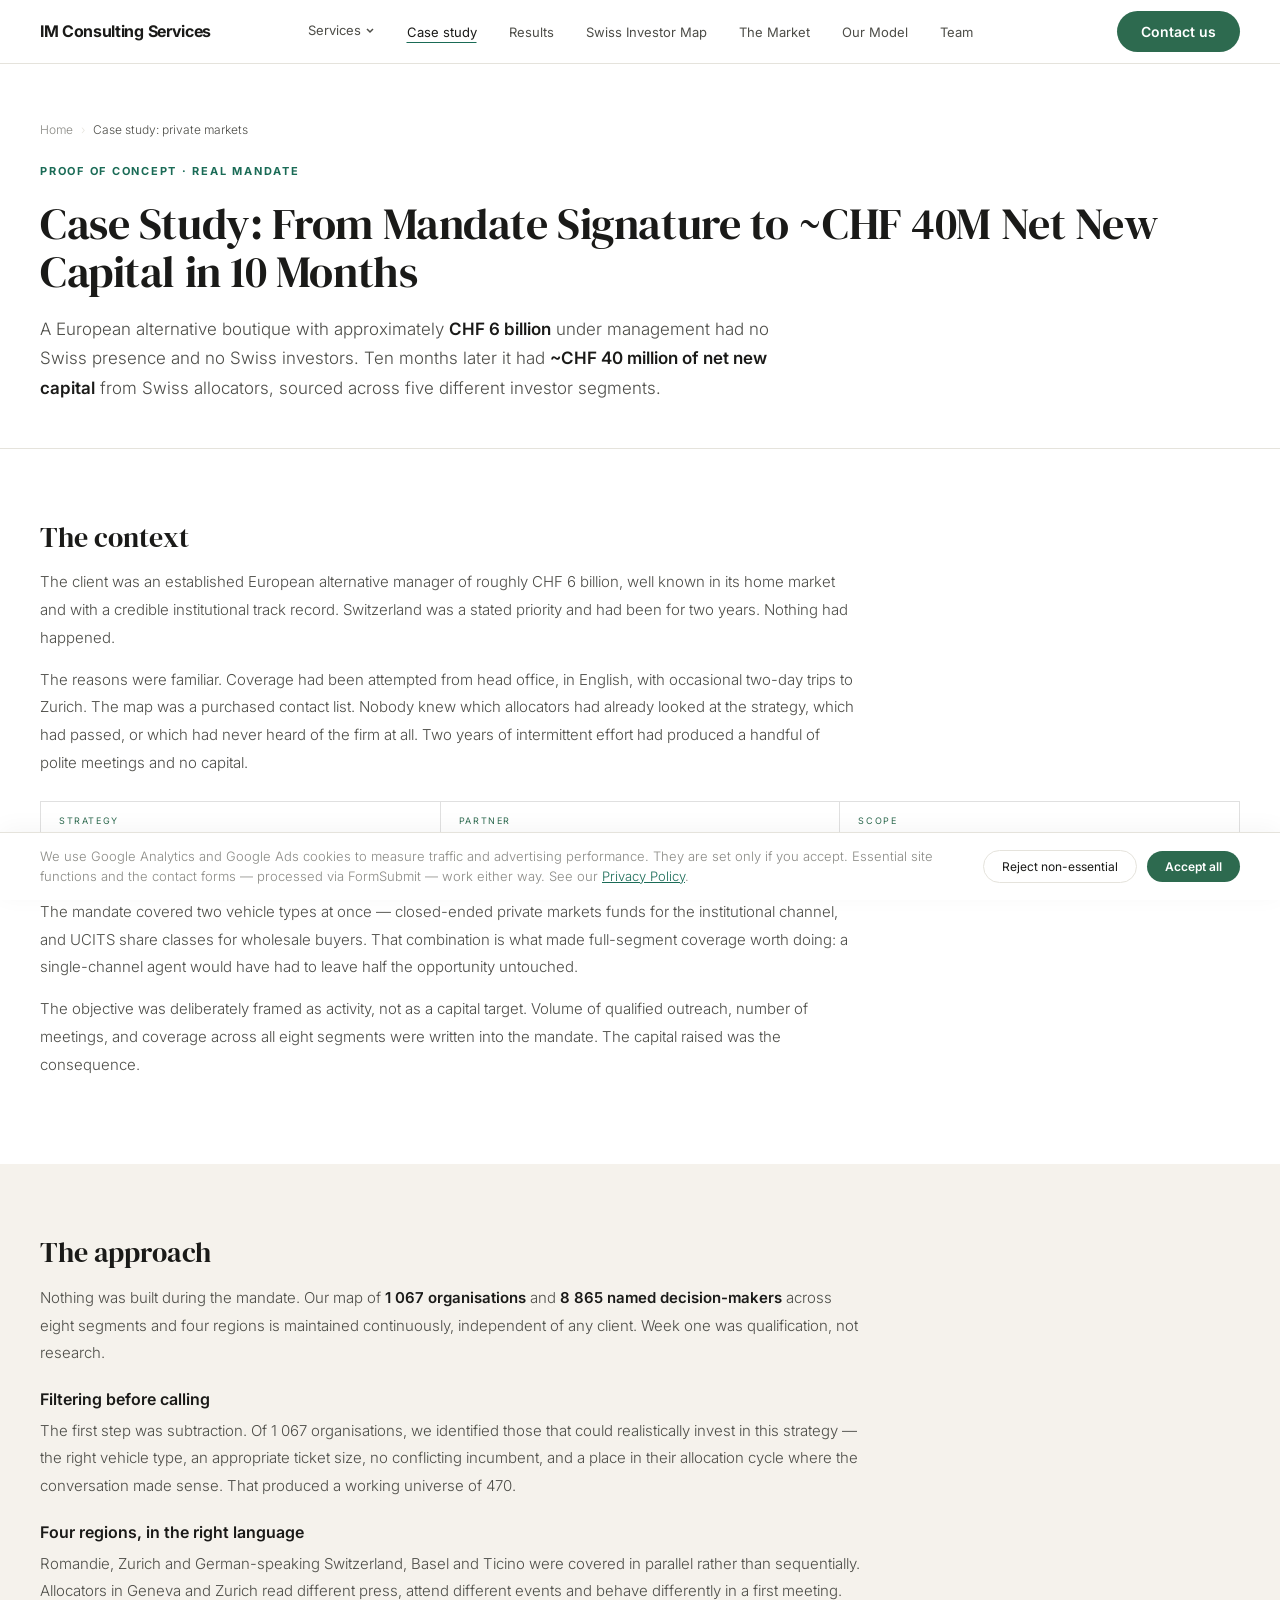
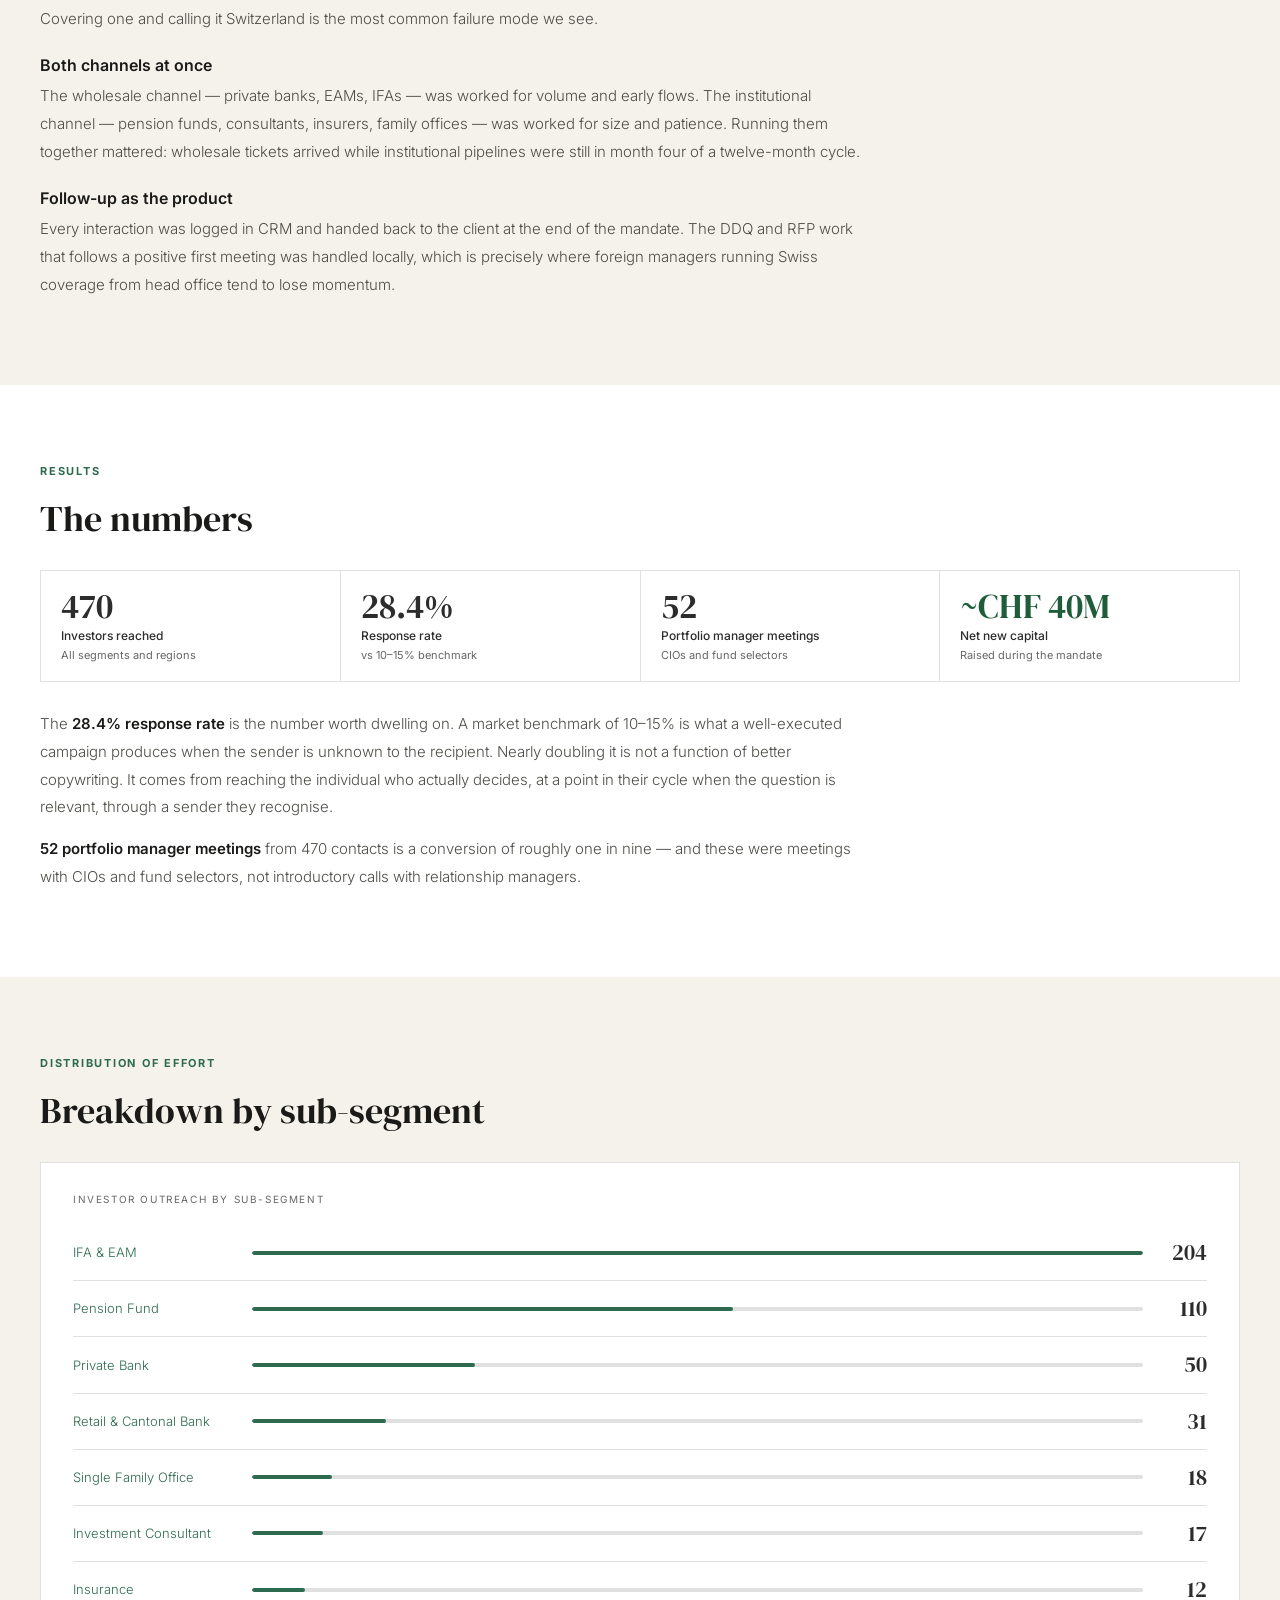
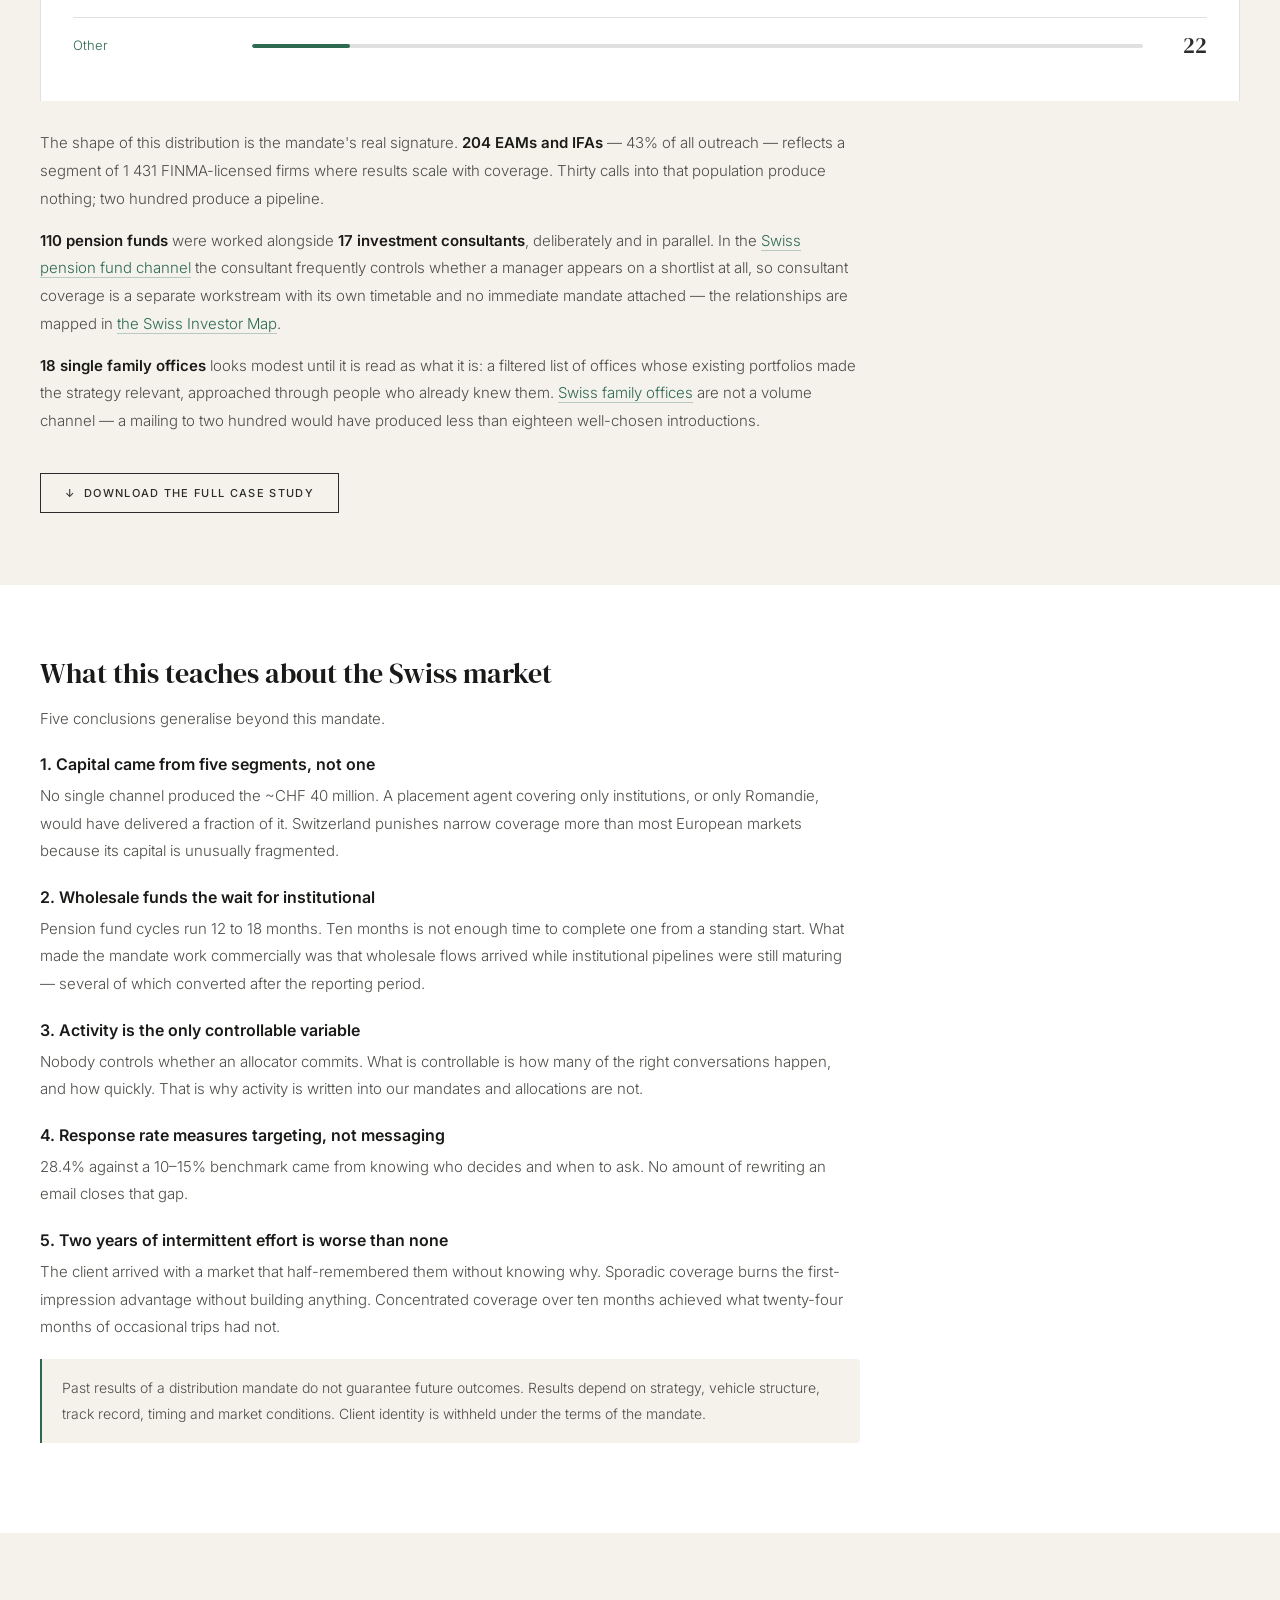
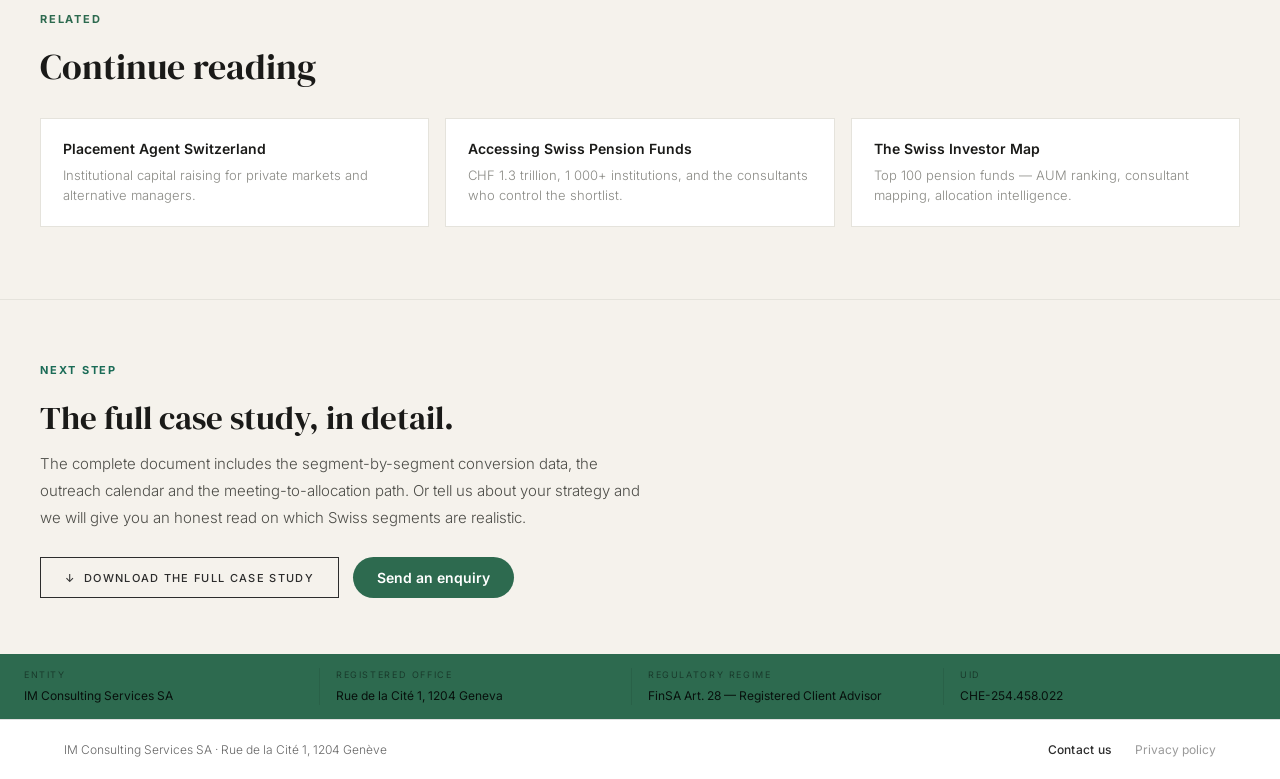
==== case-study-private-markets.html @ dea237ea "Add SEO service pages, schema.org, FAQ, cookie consent Convert the one-page site into a multi-page s" ====
<!DOCTYPE html>
<html lang="en">
<head>
<!-- Google tag (gtag.js) — Google Consent Mode v2 -->
<script>
  window.dataLayer = window.dataLayer || [];
  function gtag(){dataLayer.push(arguments);}
  // Deny by default, before any Google tag loads.
  gtag('consent', 'default', {
    ad_storage:            'denied',
    ad_user_data:          'denied',
    ad_personalization:    'denied',
    analytics_storage:     'denied',
    functionality_storage: 'granted',
    security_storage:      'granted',
    wait_for_update:       500
  });
  // Restore a previously granted choice before measurement starts.
  try {
    if (localStorage.getItem('imc-consent') === 'granted') {
      gtag('consent', 'update', {
        ad_storage:         'granted',
        ad_user_data:       'granted',
        ad_personalization: 'granted',
        analytics_storage:  'granted'
      });
    }
  } catch (e) {}
  gtag('js', new Date());
  gtag('config', 'G-DBSGGFBSQ2');
  gtag('config', 'AW-18202239440');
</script>
<script async src="https://www.googletagmanager.com/gtag/js?id=G-DBSGGFBSQ2"></script>
<meta charset="UTF-8">
<meta name="viewport" content="width=device-width, initial-scale=1.0">
<link rel="icon" type="image/svg+xml" href="data:image/svg+xml,%3Csvg xmlns='http://www.w3.org/2000/svg' viewBox='0 0 100 100'%3E%3Ctext x='50' y='68' font-size='52' fill='%231A1A18' text-anchor='middle' font-family='Inter,Helvetica,Arial,sans-serif' font-weight='500' letter-spacing='-2'%3EIM%3C/text%3E%3C/svg%3E">

<title>Case Study: CHF 40M Raised from Swiss Investors in 10 Months | IM Consulting Services</title>
<meta name="description" content="How a ~CHF 6bn European alternative boutique raised ~CHF 40M net new capital from Swiss institutional investors in 10 months. 470 investors, 52 meetings.">
<meta name="robots" content="index, follow">
<link rel="canonical" href="https://www.im-consultingservices.ch/case-study-private-markets.html">

<meta property="og:type" content="article">
<meta property="og:url" content="https://www.im-consultingservices.ch/case-study-private-markets.html">
<meta property="og:title" content="Case Study: CHF 40M Raised from Swiss Investors in 10 Months | IM Consulting Services">
<meta property="og:description" content="How a ~CHF 6bn European alternative boutique raised ~CHF 40M net new capital from Swiss institutional investors in 10 months. 470 investors, 52 meetings.">
<meta name="twitter:card" content="summary">
<meta name="twitter:title" content="Case Study: CHF 40M Raised from Swiss Investors in 10 Months">
<meta name="twitter:description" content="470 investors reached, 28.4% response rate, 52 portfolio manager meetings, ~CHF 40M net new capital.">

<script type="application/ld+json">
{
  "@context": "https://schema.org",
  "@graph": [
    {
      "@type": "BreadcrumbList",
      "itemListElement": [
        { "@type": "ListItem", "position": 1, "name": "Home", "item": "https://www.im-consultingservices.ch/" },
        { "@type": "ListItem", "position": 2, "name": "Case study: private markets", "item": "https://www.im-consultingservices.ch/case-study-private-markets.html" }
      ]
    },
    {
      "@type": "Article",
      "headline": "Case Study: From Mandate Signature to ~CHF 40M Net New Capital in 10 Months",
      "description": "How a ~CHF 6bn European alternative boutique raised ~CHF 40M net new capital from Swiss institutional investors in 10 months.",
      "mainEntityOfPage": "https://www.im-consultingservices.ch/case-study-private-markets.html",
      "author": {
        "@type": "Organization",
        "name": "IM Consulting Services SA",
        "url": "https://www.im-consultingservices.ch"
      },
      "publisher": {
        "@type": "Organization",
        "name": "IM Consulting Services SA",
        "url": "https://www.im-consultingservices.ch"
      }
    }
  ]
}
</script>

<meta http-equiv="Content-Security-Policy" content="upgrade-insecure-requests">
<link rel="preconnect" href="https://fonts.googleapis.com">
<link rel="preconnect" href="https://fonts.gstatic.com" crossorigin>
<link rel="preload" href="https://fonts.googleapis.com/css2?family=Inter:wght@300;400;500;600;700&family=DM+Serif+Display:ital@0;1&display=swap" as="style" onload="this.onload=null;this.rel='stylesheet'">
<noscript><link href="https://fonts.googleapis.com/css2?family=Inter:wght@300;400;500;600;700&family=DM+Serif+Display:ital@0;1&display=swap" rel="stylesheet"></noscript>
<link rel="stylesheet" href="style.css">
</head>
<body>

<!-- ── MODALS ──────────────────────────────────────── -->

<!-- MODAL: Swiss Investor Map -->
<div class="modal-ov" id="modal">
  <div class="modal">
    <button class="modal-x" onclick="closeModal()">&times;</button>
    <div class="modal-lbl">Proprietary Research &middot; 2026</div>
    <div class="modal-ttl">Request the Swiss Investor Map</div>
    <div class="modal-desc">Top 100 Swiss pension funds &mdash; AUM ranking, consultant mapping, allocation intelligence.</div>
    <form class="mf" id="modal-form">
      <div class="mf-grid">
        <input type="text" name="name" placeholder="Full name *" required>
        <input type="text" name="function" placeholder="Function *" required>
        <input type="text" name="company" placeholder="Company *" required>
        <input type="email" name="email" placeholder="Professional email *" required>
        <input type="text" name="strategy" placeholder="Strategy">
        <input type="text" name="aum" placeholder="AUM under management">
        <select name="domicile" class="full">
          <option value="" disabled selected>Fund domicile</option>
          <option>Luxembourg</option><option>Ireland</option>
          <option>Switzerland</option><option>Cayman Islands</option><option>Other</option>
        </select>
        <button type="submit" class="mf-btn full">Request the Swiss Investor Map &rarr;</button>
      </div>
    </form>
    <div class="mfine">We will contact you within 24 hours. No spam.</div>
  </div>
</div>

<!-- MODAL: Download -->
<div class="modal-ov" id="dl-modal">
  <div class="modal">
    <button class="modal-x" onclick="closeDownloadModal()">&times;</button>
    <div class="modal-lbl" id="dl-modal-lbl">Download</div>
    <div class="modal-ttl" id="dl-modal-ttl">Request the document</div>
    <div class="modal-desc">Leave your details and we will send it to you within 24 hours.</div>
    <form class="mf" id="dl-form">
      <div class="mf-grid">
        <input type="text" name="name" placeholder="Full name *" required>
        <input type="text" name="function" placeholder="Function *" required>
        <input type="text" name="company" placeholder="Company *" required>
        <input type="email" name="email" placeholder="Professional email *" required>
        <input type="hidden" name="document" id="dl-doc-field" value="">
        <button type="submit" class="mf-btn full">Request &rarr;</button>
      </div>
    </form>
    <div class="mfine" id="dl-success" style="display:none">&#10003;&nbsp; Thank you. We will send it within 24 hours.</div>
    <div class="mfine">No spam &middot; Professional use only</div>
  </div>
</div>

<!-- MODAL: Contact -->
<div class="modal-ov" id="contact-modal">
  <div class="modal">
    <button class="modal-x" onclick="closeContactModal()">&times;</button>
    <div class="modal-lbl">IM Consulting Services SA</div>
    <div class="modal-ttl">Send an enquiry</div>
    <div class="modal-desc">We will respond within 24 hours.</div>
    <form class="mf" id="contact-form">
      <div class="mf-grid">
        <input type="text" name="name" placeholder="Full name *" required>
        <input type="text" name="function" placeholder="Function *" required>
        <input type="text" name="company" placeholder="Company *" required>
        <input type="email" name="email" placeholder="Professional email *" required>
        <input type="text" name="strategy" placeholder="Strategy (UCITS, ILS...)">
        <input type="text" name="aum" placeholder="AUM under management">
        <button type="submit" class="mf-btn full">Send enquiry &rarr;</button>
      </div>
    </form>
    <div class="mfine">No spam &middot; We will respond within 24 hours</div>
  </div>
</div>

<!-- ── NAVIGATION ──────────────────────────────────── -->
<nav class="nav" role="navigation" aria-label="Main navigation">
  <a href="/" class="nav__logo" aria-label="IM Consulting Services" style="font-size:1rem;font-weight:700;letter-spacing:-0.02em">IM Consulting Services</a>
  <ul class="nav__links" role="list">
    <li class="nav__dd">
      <button class="nav__dd-btn" aria-expanded="false" aria-haspopup="true">
        Services
        <svg viewBox="0 0 12 12" aria-hidden="true"><polyline points="2,4 6,8 10,4"></polyline></svg>
      </button>
      <ul class="nav__dd-menu" role="list">
        <li><a href="/placement-agent-switzerland.html">Placement Agent Switzerland</a></li>
        <li><a href="/third-party-marketing-switzerland.html">Third Party Marketing Switzerland</a></li>
        <li><a href="/swiss-pension-funds.html">Swiss Pension Funds</a></li>
        <li><a href="/swiss-family-offices.html">Swiss Family Offices</a></li>
        <li><a href="/ucits-distribution-switzerland.html">UCITS Distribution Switzerland</a></li>
      </ul>
    </li>
    <li><a href="/case-study-private-markets.html" class="nav__link" aria-current="page">Case study</a></li>
    <li><a href="/#results" class="nav__link">Results</a></li>
    <li><a href="/swiss-investor-map.html" class="nav__link">Swiss Investor Map</a></li>
    <li class="nav-anchor"><a href="/#market" class="nav__link">The Market</a></li>
    <li class="nav-anchor"><a href="/#coverage" class="nav__link">Our Model</a></li>
    <li class="nav-anchor"><a href="/#team" class="nav__link">Team</a></li>
  </ul>
  <div class="nav__controls">
    <button class="btn-accent" onclick="openContactModal()">Contact us</button>
    <button class="nav__hamburger" aria-label="Open menu" aria-expanded="false">
      <span></span><span></span><span></span>
    </button>
  </div>
</nav>

<div class="nav__overlay" role="dialog" aria-modal="true" aria-label="Navigation menu">
  <button class="overlay-close" aria-label="Close menu">&times;</button>
  <span class="nav__group-lbl">Services</span>
  <a href="/placement-agent-switzerland.html" class="nav__link nav__link--sub">Placement Agent Switzerland</a>
  <a href="/third-party-marketing-switzerland.html" class="nav__link nav__link--sub">Third Party Marketing Switzerland</a>
  <a href="/swiss-pension-funds.html" class="nav__link nav__link--sub">Swiss Pension Funds</a>
  <a href="/swiss-family-offices.html" class="nav__link nav__link--sub">Swiss Family Offices</a>
  <a href="/ucits-distribution-switzerland.html" class="nav__link nav__link--sub">UCITS Distribution Switzerland</a>
  <span class="nav__group-lbl">Resources</span>
  <a href="/case-study-private-markets.html" class="nav__link">Case study</a>
  <a href="/#results" class="nav__link">Results</a>
  <a href="/swiss-investor-map.html" class="nav__link">Swiss Investor Map</a>
  <span class="nav__group-lbl">Company</span>
  <a href="/#market" class="nav__link">The Market</a>
  <a href="/#coverage" class="nav__link">Our Model</a>
  <a href="/#team" class="nav__link">Team</a>
</div>

<!-- ── PAGE HEADER ─────────────────────────────────── -->
<header class="page-head">
  <div class="w">
    <nav class="crumb" aria-label="Breadcrumb">
      <ol>
        <li><a href="/">Home</a></li>
        <li class="crumb-sep" aria-hidden="true">&rsaquo;</li>
        <li aria-current="page">Case study: private markets</li>
      </ol>
    </nav>
    <span class="eyebrow">Proof of Concept &middot; Real Mandate</span>
    <h1>Case Study: From Mandate Signature to ~CHF&nbsp;40M Net New Capital in 10 Months</h1>
    <p class="page-lede">A European alternative boutique with approximately <strong>CHF 6 billion</strong> under management had no Swiss presence and no Swiss investors. Ten months later it had <strong>~CHF 40 million of net new capital</strong> from Swiss allocators, sourced across five different investor segments.</p>
  </div>
</header>

<!-- ── MAIN CONTENT ────────────────────────────────── -->
<main>

  <!-- 1 — CONTEXT -->
  <section class="section-light sec">
    <div class="w">
      <div class="pg-body fade-up">
        <h2>The context</h2>
        <p>The client was an established European alternative manager of roughly CHF 6 billion, well known in its home market and with a credible institutional track record. Switzerland was a stated priority and had been for two years. Nothing had happened.</p>
        <p>The reasons were familiar. Coverage had been attempted from head office, in English, with occasional two-day trips to Zurich. The map was a purchased contact list. Nobody knew which allocators had already looked at the strategy, which had passed, or which had never heard of the firm at all. Two years of intermittent effort had produced a handful of polite meetings and no capital.</p>
      </div>
      <div class="poc-meta fade-up">
        <div class="poc-m"><div class="poc-ml">Strategy</div><div class="poc-mv">Private Markets + UCITS</div></div>
        <div class="poc-m"><div class="poc-ml">Partner</div><div class="poc-mv">~CHF 6bn European alternative boutique</div></div>
        <div class="poc-m"><div class="poc-ml">Scope</div><div class="poc-mv">Swiss institutional investors &mdash; all 4 regions</div></div>
      </div>
      <div class="pg-body fade-up" style="margin-top:24px">
        <p>The mandate covered two vehicle types at once &mdash; closed-ended private markets funds for the institutional channel, and UCITS share classes for wholesale buyers. That combination is what made full-segment coverage worth doing: a single-channel agent would have had to leave half the opportunity untouched.</p>
        <p>The objective was deliberately framed as activity, not as a capital target. Volume of qualified outreach, number of meetings, and coverage across all eight segments were written into the mandate. The capital raised was the consequence.</p>
      </div>
    </div>
  </section>

  <!-- 2 — APPROACH -->
  <section class="section-light--alt sec">
    <div class="w">
      <div class="pg-body fade-up">
        <h2>The approach</h2>
        <p>Nothing was built during the mandate. Our map of <strong>1 067 organisations</strong> and <strong>8 865 named decision-makers</strong> across eight segments and four regions is maintained continuously, independent of any client. Week one was qualification, not research.</p>
        <h3>Filtering before calling</h3>
        <p>The first step was subtraction. Of 1 067 organisations, we identified those that could realistically invest in this strategy &mdash; the right vehicle type, an appropriate ticket size, no conflicting incumbent, and a place in their allocation cycle where the conversation made sense. That produced a working universe of 470.</p>
        <h3>Four regions, in the right language</h3>
        <p>Romandie, Zurich and German-speaking Switzerland, Basel and Ticino were covered in parallel rather than sequentially. Allocators in Geneva and Zurich read different press, attend different events and behave differently in a first meeting. Covering one and calling it Switzerland is the most common failure mode we see.</p>
        <h3>Both channels at once</h3>
        <p>The wholesale channel &mdash; private banks, EAMs, IFAs &mdash; was worked for volume and early flows. The institutional channel &mdash; pension funds, consultants, insurers, family offices &mdash; was worked for size and patience. Running them together mattered: wholesale tickets arrived while institutional pipelines were still in month four of a twelve-month cycle.</p>
        <h3>Follow-up as the product</h3>
        <p>Every interaction was logged in CRM and handed back to the client at the end of the mandate. The DDQ and RFP work that follows a positive first meeting was handled locally, which is precisely where foreign managers running Swiss coverage from head office tend to lose momentum.</p>
      </div>
    </div>
  </section>

  <!-- 3 — THE NUMBERS -->
  <section class="section-light sec">
    <div class="w">
      <div class="sec-h fade-up">
        <span class="eyebrow">Results</span>
        <h2>The numbers</h2>
      </div>
      <div class="kpis fade-up">
        <div class="kpi"><div class="kpi-n">470</div><div class="kpi-l"><b>Investors reached</b>All segments and regions</div></div>
        <div class="kpi"><div class="kpi-n">28.4%</div><div class="kpi-l"><b>Response rate</b>vs 10&ndash;15% benchmark</div></div>
        <div class="kpi"><div class="kpi-n">52</div><div class="kpi-l"><b>Portfolio manager meetings</b>CIOs and fund selectors</div></div>
        <div class="kpi"><div class="kpi-n hl">~CHF 40M</div><div class="kpi-l"><b>Net new capital</b>Raised during the mandate</div></div>
      </div>
      <div class="pg-body fade-up" style="margin-top:28px">
        <p>The <strong>28.4% response rate</strong> is the number worth dwelling on. A market benchmark of 10&ndash;15% is what a well-executed campaign produces when the sender is unknown to the recipient. Nearly doubling it is not a function of better copywriting. It comes from reaching the individual who actually decides, at a point in their cycle when the question is relevant, through a sender they recognise.</p>
        <p><strong>52 portfolio manager meetings</strong> from 470 contacts is a conversion of roughly one in nine &mdash; and these were meetings with CIOs and fund selectors, not introductory calls with relationship managers.</p>
      </div>
    </div>
  </section>

  <!-- 4 — BREAKDOWN -->
  <section class="section-light--alt sec">
    <div class="w">
      <div class="sec-h fade-up">
        <span class="eyebrow">Distribution of effort</span>
        <h2>Breakdown by sub-segment</h2>
      </div>
      <div class="seg-bk-full fade-up">
        <div class="bk-lbl">Investor outreach by sub-segment</div>
        <div class="bk-row"><span class="bk-name">IFA &amp; EAM</span><div class="bk-bar-w"><div class="bk-bar" style="width:100%"></div></div><span class="bk-n">204</span></div>
        <div class="bk-row"><span class="bk-name">Pension Fund</span><div class="bk-bar-w"><div class="bk-bar" style="width:54%"></div></div><span class="bk-n">110</span></div>
        <div class="bk-row"><span class="bk-name">Private Bank</span><div class="bk-bar-w"><div class="bk-bar" style="width:25%"></div></div><span class="bk-n">50</span></div>
        <div class="bk-row"><span class="bk-name">Retail &amp; Cantonal Bank</span><div class="bk-bar-w"><div class="bk-bar" style="width:15%"></div></div><span class="bk-n">31</span></div>
        <div class="bk-row"><span class="bk-name">Single Family Office</span><div class="bk-bar-w"><div class="bk-bar" style="width:9%"></div></div><span class="bk-n">18</span></div>
        <div class="bk-row"><span class="bk-name">Investment Consultant</span><div class="bk-bar-w"><div class="bk-bar" style="width:8%"></div></div><span class="bk-n">17</span></div>
        <div class="bk-row"><span class="bk-name">Insurance</span><div class="bk-bar-w"><div class="bk-bar" style="width:6%"></div></div><span class="bk-n">12</span></div>
        <div class="bk-row"><span class="bk-name">Other</span><div class="bk-bar-w"><div class="bk-bar" style="width:11%"></div></div><span class="bk-n">22</span></div>
      </div>
      <div class="pg-body fade-up" style="margin-top:28px">
        <p>The shape of this distribution is the mandate's real signature. <strong>204 EAMs and IFAs</strong> &mdash; 43% of all outreach &mdash; reflects a segment of 1 431 FINMA-licensed firms where results scale with coverage. Thirty calls into that population produce nothing; two hundred produce a pipeline.</p>
        <p><strong>110 pension funds</strong> were worked alongside <strong>17 investment consultants</strong>, deliberately and in parallel. In the <a href="/swiss-pension-funds.html">Swiss pension fund channel</a> the consultant frequently controls whether a manager appears on a shortlist at all, so consultant coverage is a separate workstream with its own timetable and no immediate mandate attached &mdash; the relationships are mapped in <a href="/swiss-investor-map.html">the Swiss Investor Map</a>.</p>
        <p><strong>18 single family offices</strong> looks modest until it is read as what it is: a filtered list of offices whose existing portfolios made the strategy relevant, approached through people who already knew them. <a href="/swiss-family-offices.html">Swiss family offices</a> are not a volume channel &mdash; a mailing to two hundred would have produced less than eighteen well-chosen introductions.</p>
      </div>
      <button class="btn-dl-yellow" onclick="openDownloadModal('Full Case Study')">&#8595;&nbsp; Download the full case study</button>
    </div>
  </section>

  <!-- 5 — LESSONS -->
  <section class="section-light sec">
    <div class="w">
      <div class="pg-body fade-up">
        <h2>What this teaches about the Swiss market</h2>
        <p>Five conclusions generalise beyond this mandate.</p>
        <h3>1. Capital came from five segments, not one</h3>
        <p>No single channel produced the ~CHF 40 million. A placement agent covering only institutions, or only Romandie, would have delivered a fraction of it. Switzerland punishes narrow coverage more than most European markets because its capital is unusually fragmented.</p>
        <h3>2. Wholesale funds the wait for institutional</h3>
        <p>Pension fund cycles run 12 to 18 months. Ten months is not enough time to complete one from a standing start. What made the mandate work commercially was that wholesale flows arrived while institutional pipelines were still maturing &mdash; several of which converted after the reporting period.</p>
        <h3>3. Activity is the only controllable variable</h3>
        <p>Nobody controls whether an allocator commits. What is controllable is how many of the right conversations happen, and how quickly. That is why activity is written into our mandates and allocations are not.</p>
        <h3>4. Response rate measures targeting, not messaging</h3>
        <p>28.4% against a 10&ndash;15% benchmark came from knowing who decides and when to ask. No amount of rewriting an email closes that gap.</p>
        <h3>5. Two years of intermittent effort is worse than none</h3>
        <p>The client arrived with a market that half-remembered them without knowing why. Sporadic coverage burns the first-impression advantage without building anything. Concentrated coverage over ten months achieved what twenty-four months of occasional trips had not.</p>
        <div class="pg-note">
          <p>Past results of a distribution mandate do not guarantee future outcomes. Results depend on strategy, vehicle structure, track record, timing and market conditions. Client identity is withheld under the terms of the mandate.</p>
        </div>
      </div>
    </div>
  </section>

  <!-- RELATED -->
  <section class="section-light--alt sec">
    <div class="w">
      <div class="sec-h fade-up">
        <span class="eyebrow">Related</span>
        <h2>Continue reading</h2>
      </div>
      <div class="rel-links fade-up">
        <a class="rel-card" href="/placement-agent-switzerland.html">
          <div class="rel-card-t">Placement Agent Switzerland</div>
          <div class="rel-card-d">Institutional capital raising for private markets and alternative managers.</div>
        </a>
        <a class="rel-card" href="/swiss-pension-funds.html">
          <div class="rel-card-t">Accessing Swiss Pension Funds</div>
          <div class="rel-card-d">CHF 1.3 trillion, 1 000+ institutions, and the consultants who control the shortlist.</div>
        </a>
        <a class="rel-card" href="/swiss-investor-map.html">
          <div class="rel-card-t">The Swiss Investor Map</div>
          <div class="rel-card-d">Top 100 pension funds &mdash; AUM ranking, consultant mapping, allocation intelligence.</div>
        </a>
      </div>
    </div>
  </section>

</main>

<!-- ── END-OF-PAGE CTA ─────────────────────────────── -->
<section class="cta-band">
  <div class="cta-inner fade-up">
    <span class="eyebrow">Next step</span>
    <h2>The full case study, in detail.</h2>
    <p>The complete document includes the segment-by-segment conversion data, the outreach calendar and the meeting-to-allocation path. Or tell us about your strategy and we will give you an honest read on which Swiss segments are realistic.</p>
    <div class="cta-actions">
      <button class="btn-dl-yellow" onclick="openDownloadModal('Full Case Study')">&#8595;&nbsp; Download the full case study</button>
      <button class="btn-accent" onclick="openContactModal()">Send an enquiry</button>
    </div>
  </div>
</section>

<!-- ── COMPLIANCE BAND ─────────────────────────────── -->
<div class="compliance-band">
  <div class="comp-grid">
    <div class="comp-col"><div class="comp-l">Entity</div><div class="comp-v">IM Consulting Services SA</div></div>
    <div class="comp-col"><div class="comp-l">Registered Office</div><div class="comp-v">Rue de la Cit&eacute; 1, 1204 Geneva</div></div>
    <div class="comp-col"><div class="comp-l">Regulatory Regime</div><div class="comp-v">FinSA Art. 28 &mdash; Registered Client Advisor</div></div>
    <div class="comp-col"><div class="comp-l">UID</div><div class="comp-v">CHE-254.458.022</div></div>
  </div>
</div>

<!-- ── FOOTER ──────────────────────────────────────── -->
<footer class="footer-bar">
  <span class="footer-bar__left">
    IM Consulting Services SA &middot; Rue de la Cit&eacute; 1, 1204 Gen&egrave;ve
  </span>
  <div class="footer-bar__right">
    <a href="mailto:gp@im-consultingservices.ch" class="footer-contact-link">Contact us</a>
    <a href="/privacy.html" class="footer-bar__link">Privacy policy</a>
  </div>
</footer>

<!-- ── COOKIE CONSENT BANNER ────────────────────── -->
<div class="cookie-banner" id="cookie-banner" role="dialog" aria-label="Cookie consent" aria-live="polite" hidden>
  <p class="cookie-banner__text">We use Google Analytics and Google Ads cookies to measure traffic and advertising performance. They are set only if you accept. Essential site functions and the contact forms &mdash; processed via FormSubmit &mdash; work either way. See our <a href="/privacy.html">Privacy Policy</a>.</p>
  <div class="cookie-banner__actions">
    <button type="button" class="btn-outline-dark btn-sm" id="cookie-reject">Reject non-essential</button>
    <button type="button" class="btn-accent btn-sm" id="cookie-accept">Accept all</button>
  </div>
</div>
<script src="main.js"></script>
<script src="consent.js"></script>
</body>
</html>
---- style.css ----
﻿/* =========================================================
   IM WEALTH SELECT® — V6  |  Vontobel Light
   100% Light · Hero 70vh floating text · Vert = CTA only
   ========================================================= */

:root {
  --accent:        #1A6B56;
  --accent-light:  #4A8A6E;
  --accent-dim:    rgba(26,107,86,0.08);
  --accent-border: rgba(26,107,86,0.20);
  --bg-light:      #FFFFFF;
  --bg-light-alt:  #F5F2EC;
  --text-dark:     #1A1A18;
  --text-dark-sub: #4D4D48;
  --text-dark-mut: #8A8A85;
  --border-light:  #E5E3DC;
  --f-sans:  'Inter', sans-serif;
  --f-serif: 'Georgia', 'Times New Roman', serif;
  --ease:    cubic-bezier(0.2, 0.8, 0.2, 1);
  --nav-h:   64px;
}

/* ── RESET ──────────────────────────────────────── */
*, *::before, *::after { margin:0; padding:0; box-sizing:border-box; }
html  { scroll-behavior:smooth; scroll-padding-top:calc(var(--nav-h) + 64px); -webkit-text-size-adjust:100%; }
body  {
  background:var(--bg-light); color:var(--text-dark-sub);
  font-family:var(--f-sans); font-size:16px; line-height:1.6;
  overflow-x:hidden; -webkit-font-smoothing:antialiased;
  -moz-osx-font-smoothing:grayscale;
}
h1,h2,h3,h4 { font-weight:400; line-height:1.1; color:var(--text-dark); }
h1 { font-family:var(--f-serif); font-weight:400; letter-spacing:-0.01em; }
a  { text-decoration:none; color:inherit; }
img,video { display:block; max-width:100%; }
ul  { list-style:none; }

/* ── LAYOUT ─────────────────────────────────────── */
.container { width:100%; max-width:1140px; margin:0 auto; padding:0 24px; }
@media (min-width:768px) { .container { padding:0 40px; } }

section { padding:80px 0; }
@media (min-width:768px) { section { padding:120px 0; } }

.section-light      { background:var(--bg-light);    color:var(--text-dark-sub); }
.section-light--alt { background:var(--bg-light-alt);color:var(--text-dark-sub); }
.section-light h1,.section-light h2,.section-light h3,
.section-light--alt h1,.section-light--alt h2,.section-light--alt h3 { color:var(--text-dark); }

/* ── TYPOGRAPHY ─────────────────────────────────── */
.eyebrow {
  display:inline-block; font-size:0.6875rem; font-weight:700;
  letter-spacing:0.16em; text-transform:uppercase;
  color:var(--accent); margin-bottom:12px;
}
.section-heading {
  font-family:var(--f-serif); font-weight:400;
  font-size:clamp(1.5rem,2.2vw,2rem);
  letter-spacing:-0.015em; line-height:1.15;
  margin-top:8px; margin-bottom:16px; color:var(--text-dark);
}
.section-sub {
  font-size:0.9375rem; font-weight:300; line-height:1.8;
  max-width:580px; color:var(--text-dark-sub);
  word-break:normal; overflow:visible;
}
@media (max-width:767px) {
  .section-sub { max-width:100%; }
}

/* ── ANIMATIONS ─────────────────────────────────── */
@keyframes blurReveal {
  from { opacity:0; filter:blur(14px); transform:translateY(18px); }
  to   { opacity:1; filter:blur(0);    transform:translateY(0); }
}
@keyframes fadeUp {
  from { opacity:0; transform:translateY(28px); }
  to   { opacity:1; transform:translateY(0); }
}
.h-anim-0 { opacity:0; animation:fadeUp     0.85s var(--ease) 0.10s forwards; }
.h-anim-1 { opacity:0; animation:blurReveal 1.0s  var(--ease) 0.40s forwards; }

.fade-up {
  opacity:0; transform:translateY(28px);
  transition:opacity 0.72s var(--ease), transform 0.72s var(--ease);
}
.fade-up.is-visible { opacity:1; transform:translateY(0); }

.stagger-item {
  opacity:0; transform:translateY(28px);
  transition:opacity 0.72s var(--ease), transform 0.72s var(--ease);
}
.stagger-item.is-visible { opacity:1; transform:translateY(0); }
.stagger-grid .stagger-item:nth-child(1) { transition-delay:  0ms; }
.stagger-grid .stagger-item:nth-child(2) { transition-delay:110ms; }
.stagger-grid .stagger-item:nth-child(3) { transition-delay:220ms; }
.stagger-grid .stagger-item:nth-child(4) { transition-delay:330ms; }
.stagger-grid .stagger-item:nth-child(5) { transition-delay:440ms; }
.stagger-grid .stagger-item:nth-child(6) { transition-delay:550ms; }
.stagger-grid .stagger-item:nth-child(7) { transition-delay:660ms; }
.stagger-grid .stagger-item:nth-child(8) { transition-delay:770ms; }

/* ── BUTTONS ─────────────────────────────────────── */
.btn-accent {
  display:inline-flex; align-items:center; gap:8px;
  background:#2D6A4F; color:#FFF;
  padding:12px 24px; border-radius:999px;
  font-family:var(--f-sans); font-size:14px; font-weight:600;
  border:none; cursor:pointer; white-space:nowrap;
  text-decoration:none; letter-spacing:0;
  transition:opacity 0.28s, transform 0.3s var(--ease);
}
.btn-accent:hover  { opacity:0.86; }
.btn-accent:active { transform:scale(0.98); }

.btn-outline-dark {
  display:inline-flex; align-items:center;
  background:transparent; color:var(--text-dark);
  padding:13px 28px; border-radius:999px;
  font-family:var(--f-sans); font-size:0.875rem; font-weight:400;
  border:0.5px solid var(--border-light); cursor:pointer;
  white-space:nowrap; text-decoration:none;
  transition:border-color 0.28s, color 0.28s;
}
.btn-outline-dark:hover { border-color:var(--accent); color:var(--accent); }

.btn-sm { padding:8px 18px; font-size:0.75rem; }

@media (hover:none) { .btn-accent,.btn-outline-dark { transition:none; } }

/* ── NAVIGATION ─────────────────────────────────── */
.nav {
  position:fixed; inset:0 0 auto 0; z-index:100;
  height:var(--nav-h); display:flex; align-items:center;
  justify-content:space-between; padding:0 24px;
  background:#FFF; border-bottom:0.5px solid var(--border-light);
  transition:box-shadow 0.3s var(--ease);
}
.nav.is-scrolled { box-shadow:0 1px 24px rgba(0,0,0,0.06); }
@media (min-width:768px) { .nav { padding:0 40px; } }

.nav__logo {
  font-size:1.0625rem; font-weight:700; color:var(--text-dark);
  letter-spacing:-0.02em; flex-shrink:0; z-index:1;
}
.nav__links {
  display:none; gap:36px;
  position:absolute; left:50%; transform:translateX(-50%);
}
@media (min-width:768px) { .nav__links { display:flex; align-items:center; } }

.nav__link {
  font-size:0.8125rem; color:var(--text-dark-sub); font-weight:400;
  position:relative; padding-bottom:3px;
  transition:color 0.25s; white-space:nowrap;
}
.nav__link::after {
  content:''; position:absolute; bottom:0; left:0; right:0;
  height:1px; background:var(--accent);
  transform:scaleX(0); transform-origin:right center;
  transition:transform 220ms var(--ease);
}
.nav__link:hover { color:var(--text-dark); }
.nav__link:hover::after,
.nav__link[aria-current="page"]::after { transform:scaleX(1); transform-origin:left center; }
.nav__link[aria-current="page"] { color:var(--text-dark); }

.nav__controls { display:flex; align-items:center; gap:12px; flex-shrink:0; }

/* ── LANGUAGE DROPDOWN ──────────────────────────── */
.nav__lang { position:relative; display:none; }
@media (min-width:768px) { .nav__lang { display:flex; align-items:center; } }

.nav__lang-btn {
  display:flex; align-items:center; gap:5px;
  font-family:var(--f-sans); font-size:0.8125rem; font-weight:500;
  color:var(--text-dark-sub); background:none;
  border:0.5px solid var(--border-light); border-radius:999px;
  padding:6px 13px; cursor:pointer;
  transition:color 0.2s, border-color 0.2s;
  white-space:nowrap; user-select:none;
}
.nav__lang-btn:hover { color:var(--text-dark); border-color:var(--text-dark-mut); }
.nav__lang-btn svg {
  width:9px; height:9px; stroke:currentColor; fill:none; stroke-width:2;
  transition:transform 0.2s var(--ease);
}
.nav__lang.is-open .nav__lang-btn svg { transform:rotate(180deg); }

.nav__lang-dropdown {
  position:absolute; top:calc(100% + 8px); right:0;
  min-width:148px; background:#FFF;
  border:0.5px solid var(--border-light); border-radius:14px;
  padding:6px; box-shadow:0 8px 32px rgba(0,0,0,0.08);
  opacity:0; pointer-events:none;
  transform:translateY(-6px);
  transition:opacity 200ms var(--ease), transform 200ms var(--ease);
  z-index:200;
}
.nav__lang.is-open .nav__lang-dropdown { opacity:1; pointer-events:all; transform:translateY(0); }

.nav__lang-option {
  display:flex; align-items:center; gap:8px; padding:9px 14px;
  font-size:0.8125rem; font-weight:400; color:var(--text-dark-sub);
  border-radius:9px; cursor:pointer; white-space:nowrap;
  transition:background 0.15s, color 0.15s;
}
.nav__lang-option:hover     { background:var(--accent-dim); color:var(--text-dark); }
.nav__lang-option.is-active { color:var(--accent); font-weight:600; }

.nav__cta { display:none; }
@media (min-width:768px) { .nav__cta { display:inline-flex; } }

/* ── HAMBURGER ──────────────────────────────────── */
.nav__hamburger {
  display:flex; flex-direction:column; justify-content:center;
  align-items:center; gap:5px; width:40px; height:40px;
  background:none; border:none; cursor:pointer; padding:8px; flex-shrink:0;
}
@media (min-width:768px) { .nav__hamburger { display:none; } }

.nav__hamburger span {
  display:block; width:22px; height:1px; background:var(--text-dark);
  transform-origin:center;
  transition:transform 300ms var(--ease), opacity 200ms;
}
.nav__hamburger.is-open span:nth-child(1) { transform:translateY(6px) rotate(45deg); }
.nav__hamburger.is-open span:nth-child(2) { opacity:0; transform:scaleX(0); }
.nav__hamburger.is-open span:nth-child(3) { transform:translateY(-6px) rotate(-45deg); }

/* ── OVERLAY MOBILE — CRÈME ─────────────────────── */
.nav__overlay {
  position:fixed; inset:0; z-index:99;
  background:var(--bg-light-alt);
  display:flex; flex-direction:column; align-items:center;
  justify-content:center; gap:28px;
  opacity:0; pointer-events:none;
  transition:opacity 320ms var(--ease);
}
.nav__overlay.is-open { opacity:1; pointer-events:all; }
.nav__overlay .nav__link { font-size:1.375rem; font-weight:600; color:var(--text-dark); }
.nav__overlay .nav__link::after { display:none; }

.overlay-close {
  position:absolute; top:22px; right:22px;
  background:none; border:none; color:var(--text-dark);
  font-size:22px; cursor:pointer; padding:8px; line-height:1;
  opacity:0.4; transition:opacity 0.2s;
}
.overlay-close:hover { opacity:1; }

.overlay__lang { display:flex; align-items:center; gap:14px; }
.overlay__lang-sep  { color:var(--border-light); font-size:0.875rem; }
.overlay__lang-item {
  font-size:0.875rem; font-weight:500; color:var(--text-dark-mut);
  cursor:pointer; transition:color 0.2s;
}
.overlay__lang-item:hover,
.overlay__lang-item.is-active  { color:var(--text-dark); }
.overlay__lang-item.is-active  { font-weight:700; }

/* ── HERO V6 — 70vh · vidéo brute · texte flottant ── */
.hero {
  position:relative;
  height:70vh; min-height:420px;
  margin-top:var(--nav-h);
  display:flex; align-items:center; justify-content:flex-start;
  text-align:left;
  overflow:hidden;
  background:#111; /* fallback si vidéo absente */
  padding-left:24px; padding-right:24px;
}
@media (min-width:768px)  { .hero { padding-left:40px; padding-right:40px; } }
@media (min-width:1200px) { .hero { padding-left:calc((100vw - 1140px) / 2 + 40px); padding-right:40px; } }

/* Vidéo : aucun filtre, aucun overlay opaque */
.hero__video {
  position:absolute; inset:0;
  width:100%; height:100%; object-fit:cover;
  z-index:0; will-change:transform; pointer-events:none;
}
.hero__video::-webkit-media-controls,
.hero__video::-webkit-media-controls-panel,
.hero__video::-webkit-media-controls-start-playback-button,
.hero__video::-webkit-media-controls-fullscreen-button,
.hero__video::-webkit-media-controls-enclosure { display:none !important; }
/* Static poster for mobile — video hidden, image shown */
.hero__poster {
  display:none;
  position:absolute; inset:0;
  width:100%; height:100%; object-fit:cover;
  z-index:0; pointer-events:none;
}
@media (max-width:768px) {
  .hero__video { display: none; }
  .hero__poster { display: block; }
  .hero {
    background-image: url('hero-poster.jpg');
    background-size: cover;
    background-position: center;
  }
}

/* Texte directement sur vidéo */
.hero__content {
  position:relative; z-index:2;
  text-align:left; padding:0; max-width:min(920px, calc(100vw - 80px));
  display:flex; flex-direction:column; gap:14px;
}

/* H1 — Inter Bold, blanc, ombre portée */
.hero__title {
  font-family:    var(--f-sans);
  font-size:      clamp(1.75rem, 2.8vw, 2.5rem);
  font-weight:    400;
  color:          #FFFFFF;
  text-shadow:    0 2px 10px rgba(0,0,0,0.5);
  letter-spacing: -0.025em;
  line-height:    1.1;
}

/* Sous-titre — gras, blanc, ombre portée · même axe que le H1 */
.hero__subtitle {
  font-size:   clamp(0.875rem, 1.4vw, 1rem);
  font-weight: 300;
  color:       #FFFFFF;
  text-shadow: 0 2px 10px rgba(0,0,0,0.5);
  line-height: 1.5;
}

/* ── PAGE HERO — pages secondaires ─────────────── */
.page-hero {
  padding-top:calc(var(--nav-h) + 72px); padding-bottom:64px;
  background:var(--bg-light);
}
@media (min-width:768px) { .page-hero { padding-top:calc(var(--nav-h) + 96px); padding-bottom:80px; } }

.page-hero__inner  { max-width:720px; }
.page-hero__title  {
  font-family:var(--f-serif); font-weight:400;
  font-size:clamp(1.5rem,2.2vw,2rem);
  letter-spacing:-0.02em; line-height:1.1;
  margin-top:10px; margin-bottom:20px; color:var(--text-dark);
}
.page-hero__sub {
  font-size:0.9375rem; font-weight:300; line-height:1.8; color:var(--text-dark-sub);
}

/* ── ANCHOR NAV — pages secondaires (clair) ─────── */
.anchor-nav {
  position:sticky; top:var(--nav-h); z-index:50;
  background:var(--bg-light); border-bottom:0.5px solid var(--border-light);
  display:flex; overflow-x:auto; scrollbar-width:none;
}
.anchor-nav::-webkit-scrollbar { display:none; }
.anchor-nav__item {
  flex-shrink:0; padding:15px 24px;
  font-size:0.6875rem; font-weight:700;
  letter-spacing:0.1em; text-transform:uppercase;
  color:var(--text-dark-mut); border-bottom:2px solid transparent;
  transition:color 0.25s, border-color 0.25s;
  white-space:nowrap; text-decoration:none;
}
.anchor-nav__item:hover   { color:var(--text-dark); border-bottom-color:var(--accent); }
.anchor-nav__item.is-active { color:var(--text-dark); border-bottom-color:var(--text-dark); }
/* right-edge fade cue + scroll snap — mobile only */
@media (max-width:767px) {
  .anchor-nav {
    padding-inline: 24px;
    scroll-padding-inline-start: 24px;
    scroll-snap-type: x mandatory;
  }
  .anchor-nav__item { scroll-snap-align: start; }
  .anchor-nav::after {
    content:''; position:absolute; right:0; top:0; bottom:0;
    width:48px; pointer-events:none; z-index:1;
    background:linear-gradient(to right, transparent, var(--bg-light));
  }
}

/* ── CHALLENGE SECTION ──────────────────────────── */
.challenge-block { max-width:720px; }

.challenge__statement {
  font-family:var(--f-serif); font-weight:400;
  font-size:clamp(1.5rem,3.5vw,2.25rem);
  color:var(--text-dark); letter-spacing:-0.02em;
  line-height:1.25; margin-bottom:28px;
}
.challenge__body {
  font-size:0.9375rem; font-weight:300; color:var(--text-dark-sub);
  line-height:1.85; margin-bottom:20px; max-width:640px;
}

/* ── APPROCHE — CARTES CLAIRES ──────────────────── */
.card {
  background:var(--bg-light); border:0.5px solid var(--border-light);
  border-radius:12px; padding:32px; position:relative;
  isolation:isolate; overflow:hidden;
  transition:border-color 0.4s var(--ease), transform 0.4s var(--ease),
             box-shadow 0.4s var(--ease);
}
.card.has-spotlight::before {
  content:''; position:absolute; inset:0; z-index:-1;
  border-radius:inherit;
  background:radial-gradient(320px circle at var(--mx,50%) var(--my,50%),
              rgba(26,107,86,0.06), transparent 70%);
  opacity:0; transition:opacity 400ms var(--ease); pointer-events:none;
}
.card.has-spotlight:hover::before { opacity:1; }
.card:hover {
  border-color:var(--accent-border); transform:translateY(-3px);
  box-shadow:0 12px 32px rgba(0,0,0,0.05);
}
@media (hover:none) {
  .card:hover { transform:none; border-color:var(--border-light); box-shadow:none; }
  .card.has-spotlight::before { display:none; }
}
/* Step — gris, jamais vert */
.card__step {
  display:block; font-size:0.6875rem; font-weight:700;
  letter-spacing:0.14em; text-transform:uppercase;
  color:var(--text-dark-mut); margin-bottom:16px;
}
.card__title {
  font-size:1.0625rem; font-weight:400; color:var(--text-dark);
  line-height:1.3; margin-bottom:10px;
}
.card__body {
  font-size:0.875rem; font-weight:300; color:var(--text-dark-sub); line-height:1.8;
}

/* ── PUBLICATION CARDS — CLAIRES ────────────────── */
.pub-card {
  background:var(--bg-light); border:0.5px solid var(--border-light);
  border-radius:12px; padding:28px;
  display:flex; flex-direction:column; gap:12px;
  position:relative; isolation:isolate; overflow:hidden;
  transition:border-color 0.5s var(--ease), transform 0.5s var(--ease),
             box-shadow 0.5s var(--ease);
  text-decoration:none; cursor:pointer;
}
.pub-card.has-spotlight::before {
  content:''; position:absolute; inset:0; z-index:-1;
  border-radius:inherit;
  background:radial-gradient(320px circle at var(--mx,50%) var(--my,50%),
              rgba(26,107,86,0.06), transparent 70%);
  opacity:0; transition:opacity 400ms var(--ease); pointer-events:none;
}
.pub-card.has-spotlight:hover::before { opacity:1; }
.pub-card:hover {
  background: radial-gradient(circle at center, var(--accent-dim) 0%, var(--bg-light) 70%);
  border-color: var(--accent-border);
  box-shadow: 0 15px 30px rgba(0, 0, 0, 0.06);
  transform: translateY(-3px);
}
@media (hover:none) {
  .pub-card:hover {
    background: var(--bg-light);
    border-color: var(--border-light);
    box-shadow: none;
    transform: none;
  }
  .pub-card.has-spotlight::before { display:none; }
  .pub-card:hover .pub-card__title { color: var(--text-dark); }
  .pub-card:hover .pub-card__date,
  .pub-card:hover .pub-card__cat  { color: var(--text-dark-mut); }
  .pub-card:hover .pub-card__link  { color: var(--text-dark-mut); }
}

.pub-card__meta { display:flex; align-items:center; gap:10px; }
.pub-card__date {
  font-size:0.6875rem; font-weight:400;
  color:var(--text-dark-mut); letter-spacing:0.02em;
  transition:color 0.25s ease;
}
.pub-card__cat {
  font-size:0.625rem; font-weight:700; letter-spacing:0.1em;
  text-transform:uppercase; color:var(--text-dark-mut);
  border:0.5px solid var(--border-light); border-radius:999px;
  padding:3px 9px; white-space:nowrap; background:none;
  transition:color 0.25s ease, border-color 0.25s ease;
}
.pub-card__title {
  font-size:0.9375rem; font-weight:400; color:var(--text-dark);
  line-height:1.45; flex:1; transition:color 0.25s ease;
}
.pub-card:hover .pub-card__title { color:var(--accent); }
.pub-card__link {
  font-size:0.8125rem; font-weight:500; color:var(--text-dark-mut);
  display:flex; align-items:center; gap:4px; margin-top:auto;
  transition:color 0.25s ease;
}
.pub-card:hover .pub-card__date,
.pub-card:hover .pub-card__cat { color:var(--accent); }
.pub-card:hover .pub-card__link { color:var(--accent); }

/* ── ARTICLE LIST — Publications page ───────────── */
.article-list { display:flex; flex-direction:column; border-top:0.5px solid var(--border-light); }
.article-item {
  display:flex; flex-direction:column; gap:8px;
  padding:28px 0; border-bottom:0.5px solid var(--border-light);
  cursor:pointer; transition:opacity 0.2s;
}
@media (min-width:768px) {
  .article-item { flex-direction:row; justify-content:space-between; align-items:flex-start; gap:40px; }
}
.article-item:hover .article-item__title { color:var(--accent); }
.article-item__body { flex:1; }
.article-item__title {
  font-size:1rem; font-weight:400; color:var(--text-dark);
  line-height:1.35; margin-bottom:6px;
  transition:color 0.25s;
}
.article-item__excerpt {
  font-size:0.875rem; font-weight:300; color:var(--text-dark-sub); line-height:1.7;
}
.article-item__meta {
  display:flex; flex-direction:column; gap:6px; flex-shrink:0;
}
@media (min-width:768px) { .article-item__meta { align-items:flex-end; } }
.article-item__date { font-size:0.8125rem; color:var(--text-dark-mut); white-space:nowrap; }
.badge {
  display:inline-block; padding:2px 9px;
  font-size:0.625rem; font-weight:700; letter-spacing:0.08em; text-transform:uppercase;
  color:var(--text-dark-mut); border:0.5px solid var(--border-light);
  border-radius:999px; white-space:nowrap;
}

/* ── USE-CASE CARDS ─────────────────────────────── */
.usecase-card {
  background: var(--bg-light);
  border: 0.5px solid var(--border-light);
  border-radius: 12px;
  padding: 32px 28px;
  display: flex;
  flex-direction: column;
  position: relative;
  cursor: pointer;
  transition: border-color 0.35s var(--ease), box-shadow 0.35s var(--ease), transform 0.35s var(--ease);
}
.usecase-card::before {
  content: '';
  position: absolute;
  inset: -1px;
  border-radius: inherit;
  background: radial-gradient(circle 200px at var(--mx, 50%) var(--my, 50%), var(--accent-dim), transparent);
  opacity: 0;
  transition: opacity 0.4s var(--ease);
  pointer-events: none;
}
.usecase-card:hover,
.usecase-card:focus-visible,
.usecase-card.is-expanded {
  border-color: var(--accent-border);
  transform: translateY(-3px);
  box-shadow: 0 8px 32px rgba(0,0,0,0.07);
  outline: none;
  z-index: 1;
}
.usecase-card:hover::before,
.usecase-card:focus-visible::before,
.usecase-card.is-expanded::before { opacity: 1; }
.usecase-card__icon {
  display: block;
  width: 28px;
  height: 28px;
  margin-bottom: 20px;
  flex-shrink: 0;
  color: var(--text-dark);
  transition: color 0.25s var(--ease);
}
.usecase-card:hover .usecase-card__icon,
.usecase-card:focus-visible .usecase-card__icon,
.usecase-card.is-expanded .usecase-card__icon { color: var(--accent); }
.usecase-card__title {
  font-size: 1rem;
  font-weight: 600;
  color: var(--text-dark);
  line-height: 1.3;
  transition: color 0.25s var(--ease);
}
.usecase-card:hover .usecase-card__title,
.usecase-card:focus-visible .usecase-card__title,
.usecase-card.is-expanded .usecase-card__title { color: var(--accent); }
.usecase-card__body {
  font-size: 0.875rem;
  font-weight: 300;
  color: var(--text-dark-sub);
  line-height: 1.75;
  max-height: 0;
  overflow: hidden;
  opacity: 0;
  margin-top: 0;
  transition: max-height 0.4s var(--ease), opacity 0.3s var(--ease), margin-top 0.3s var(--ease);
}
.usecase-card:hover .usecase-card__body,
.usecase-card:focus-visible .usecase-card__body,
.usecase-card.is-expanded .usecase-card__body {
  max-height: 250px;
  opacity: 1;
  margin-top: 12px;
}
@media (hover: none) {
  .usecase-card:hover {
    border-color: var(--border-light);
    transform: none;
    box-shadow: none;
    z-index: auto;
  }
  .usecase-card:hover::before { opacity: 0; }
  .usecase-card:hover .usecase-card__icon { color: var(--text-dark); }
  .usecase-card:hover .usecase-card__title { color: var(--text-dark); }
  .usecase-card:hover .usecase-card__body { max-height: 0; opacity: 0; margin-top: 0; }
  /* Re-affirm is-expanded after hover resets — iOS sticky hover has equal specificity and would otherwise win */
  .usecase-card.is-expanded { border-color: var(--accent-border); transform: translateY(-3px); box-shadow: 0 8px 32px rgba(0,0,0,0.07); z-index: 1; }
  .usecase-card.is-expanded::before { opacity: 1; }
  .usecase-card.is-expanded .usecase-card__icon { color: var(--accent); }
  .usecase-card.is-expanded .usecase-card__title { color: var(--accent); }
  .usecase-card.is-expanded .usecase-card__body { max-height: 250px; opacity: 1; margin-top: 12px; }
}

/* ── TEAM PROFILE ───────────────────────────────── */
.profile {
  display:flex; flex-direction:column; gap:24px;
  max-width:720px;
}
@media (min-width:768px) { .profile { flex-direction:row; gap:48px; align-items:flex-start; } }

.profile__photo {
  width:160px; height:160px; border-radius:50%; flex-shrink:0;
  border:0.5px solid var(--border-light);
  display:block; object-fit:cover; overflow:hidden;
}

.profile__name {
  font-size:1.375rem; font-weight:400; color:var(--text-dark); margin-bottom:4px;
}
.profile__role {
  font-size:0.8125rem; font-weight:400; color:var(--text-dark-mut);
  letter-spacing:0.04em; text-transform:uppercase; margin-bottom:16px;
}
.profile__bio {
  font-size:0.9375rem; font-weight:300; color:var(--text-dark-sub);
  line-height:1.85; margin-bottom:12px;
}
.profile-section { padding-top: 40px; }
@media (min-width:768px) { .profile-section { padding-top: 56px; } }
.profile__content { cursor: pointer; }
.profile__bio-wrap {
  max-height: 0;
  overflow: hidden;
  opacity: 0;
  transition: max-height 0.45s var(--ease), opacity 0.35s var(--ease);
}
.profile__content:hover .profile__bio-wrap,
.profile__content:focus-visible .profile__bio-wrap,
.profile__content.is-expanded .profile__bio-wrap {
  max-height: 400px;
  opacity: 1;
}
.profile__read-more {
  display: block;
  overflow: hidden;
  max-height: 2em;
  opacity: 1;
  font-size: 0.8125rem;
  color: var(--text-dark-mut);
  margin-top: 4px;
  margin-bottom: 20px;
  transition: max-height 0.3s var(--ease), opacity 0.25s var(--ease), margin-bottom 0.3s var(--ease);
}
.profile__content:hover .profile__read-more,
.profile__content:focus-visible .profile__read-more,
.profile__content.is-expanded .profile__read-more {
  max-height: 0;
  opacity: 0;
  margin-bottom: 0;
  pointer-events: none;
}
@media (hover: none) {
  .profile__content:hover .profile__bio-wrap { max-height: 0; opacity: 0; }
  .profile__content:hover .profile__read-more { max-height: 2em; opacity: 1; margin-bottom: 20px; }
  /* Re-affirm is-expanded after hover resets — same cascade-priority fix as usecase-card */
  .profile__content.is-expanded .profile__bio-wrap { max-height: 400px; opacity: 1; }
  .profile__content.is-expanded .profile__read-more { max-height: 0; opacity: 0; margin-bottom: 0; pointer-events: none; }
}

/* ── TOOL GRID (Team page) ──────────────────────── */
.tool-item {
  background: var(--bg-light);
  border: 0.5px solid var(--border-light);
  border-radius: 10px;
  padding: 20px 24px;
  display: flex;
  align-items: flex-start;
  gap: 16px;
  position: relative;
  cursor: pointer;
  transition: border-color 0.35s var(--ease), box-shadow 0.35s var(--ease), transform 0.35s var(--ease);
}
.tool-item::before {
  content: '';
  position: absolute;
  inset: -1px;
  border-radius: inherit;
  background: radial-gradient(circle 200px at var(--mx, 50%) var(--my, 50%), var(--accent-dim), transparent);
  opacity: 0;
  transition: opacity 0.4s var(--ease);
  pointer-events: none;
}
.tool-item:hover,
.tool-item:focus-visible,
.tool-item.is-expanded {
  border-color: var(--accent-border);
  transform: translateY(-3px);
  box-shadow: 0 8px 32px rgba(0,0,0,0.07);
  outline: none;
  z-index: 1;
}
.tool-item:hover::before,
.tool-item:focus-visible::before,
.tool-item.is-expanded::before { opacity: 1; }
.tool-item__icon {
  height: 40px;
  width: auto;
  min-width: 24px;
  display: flex;
  align-items: center;
  flex-shrink: 0;
  border-radius: 5px;
  overflow: hidden;
}
.tool-item__logo {
  max-height: 100%;
  width: auto;
  max-width: 120px;
  object-fit: contain;
  object-position: left center;
  display: block;
}
.tool-item__icon svg { display: block; color: var(--text-dark-sub); width: 28px; height: 28px; flex-shrink: 0; }
.tool-item__name {
  font-size: 0.9375rem;
  font-weight: 600;
  color: var(--text-dark);
  margin-bottom: 2px;
  transition: color 0.25s var(--ease);
}
.tool-item:hover .tool-item__name,
.tool-item:focus-visible .tool-item__name,
.tool-item.is-expanded .tool-item__name { color: var(--accent); }
.tool-item__subtitle {
  font-size: 0.8125rem;
  font-weight: 400;
  color: var(--text-dark-mut);
  margin-bottom: 0;
}
.tool-item__desc {
  font-size: 0.8125rem;
  font-weight: 300;
  color: var(--text-dark-sub);
  line-height: 1.65;
  max-height: 0;
  overflow: hidden;
  opacity: 0;
  margin-top: 0;
  transition: max-height 0.4s var(--ease), opacity 0.3s var(--ease), margin-top 0.3s var(--ease);
}
.tool-item:hover .tool-item__desc,
.tool-item:focus-visible .tool-item__desc,
.tool-item.is-expanded .tool-item__desc {
  max-height: 200px;
  opacity: 1;
  margin-top: 8px;
}
@media (hover: none) {
  .tool-item:hover {
    border-color: var(--border-light);
    transform: none;
    box-shadow: none;
    z-index: auto;
  }
  .tool-item:hover::before { opacity: 0; }
  .tool-item:hover .tool-item__name { color: var(--text-dark); }
  .tool-item:hover .tool-item__desc { max-height: 0; opacity: 0; margin-top: 0; }
  /* Re-affirm is-expanded after hover resets — same sticky-hover cascade fix as usecase-card */
  .tool-item.is-expanded {
    border-color: var(--accent-border);
    box-shadow: 0 8px 32px rgba(0,0,0,0.07);
  }
  .tool-item.is-expanded::before { opacity: 1; }
  .tool-item.is-expanded .tool-item__name { color: var(--accent); }
  .tool-item.is-expanded .tool-item__desc {
    max-height: 200px;
    opacity: 1;
    margin-top: 8px;
  }
}

/* ── STEP DETAIL (Approach page) ────────────────── */
.step-detail {
  display:flex; flex-direction:column; gap:20px; max-width:720px;
}
.step-detail__number {
  font-size:0.6875rem; font-weight:700; letter-spacing:0.16em;
  text-transform:uppercase; color:var(--text-dark-mut); margin-bottom:4px;
}
.step-detail__title {
  font-family:var(--f-serif); font-weight:400;
  font-size:clamp(1.5rem,2.2vw,2rem);
  color:var(--text-dark); letter-spacing:-0.02em;
  line-height:1.2; margin-bottom:16px;
}
.step-detail__body {
  font-size:0.9375rem; font-weight:300; color:var(--text-dark-sub); line-height:1.85;
}
.step-detail__list {
  display:flex; flex-direction:column; gap:8px; margin-top:8px;
}
.step-detail__list li {
  display:flex; gap:12px; font-size:0.9375rem; font-weight:300;
  color:var(--text-dark-sub); line-height:1.6;
}
.step-detail__list li::before {
  content:'→'; color:var(--text-dark-mut); flex-shrink:0; margin-top:1px;
}

/* ── GRILLES ────────────────────────────────────── */
.pub-cards-grid { display:grid; grid-template-columns:1fr; gap:12px; }
@media (min-width:768px) { .pub-cards-grid { grid-template-columns:repeat(3,1fr); gap:16px; } }

.grid-3col { display:grid; grid-template-columns:1fr; gap:12px; }
@media (min-width:768px) { .grid-3col { grid-template-columns:repeat(3,1fr); gap:16px; } }

.grid-2col { display:grid; grid-template-columns:1fr; gap:12px; }
@media (min-width:768px) { .grid-2col { grid-template-columns:repeat(2,1fr); gap:16px; } }

.grid-2x2  { display:grid; grid-template-columns:1fr; gap:12px; }
@media (min-width:640px) { .grid-2x2 { grid-template-columns:repeat(2,1fr); } }

.grid-4col { display:grid; grid-template-columns:1fr; gap:12px; }
@media (min-width:640px) { .grid-4col { grid-template-columns:repeat(2,1fr); } }
@media (min-width:1024px){ .grid-4col { grid-template-columns:repeat(4,1fr); } }

/* ── FORMULAIRE ─────────────────────────────────── */
.form-stack { display:flex; flex-direction:column; gap:20px; }
.form-group { display:flex; flex-direction:column; gap:6px; }
.form-label {
  font-size:0.6875rem; font-weight:700; letter-spacing:0.1em;
  text-transform:uppercase; color:var(--text-dark-mut);
}
.form-input,.form-select,.form-textarea {
  width:100%; background:var(--bg-light);
  border:0.5px solid var(--border-light); border-radius:10px;
  padding:15px 18px; font-family:var(--f-sans);
  font-size:0.9375rem; font-weight:300; color:var(--text-dark);
  outline:none; appearance:none; -webkit-appearance:none;
  transition:border-color 0.25s;
}
.form-input:focus,.form-select:focus,.form-textarea:focus { border-color:var(--accent-border); }
.form-textarea { resize:vertical; min-height:130px; }
.form-note { font-size:0.8125rem; font-weight:300; color:var(--text-dark-mut); text-align:center; }

/* ── FEE TABLE ──────────────────────────────────── */
.fee-table-wrapper { overflow-x:auto; border:0.5px solid var(--border-light); border-radius:12px; }
.fee-table { width:100%; border-collapse:collapse; font-size:0.875rem; }
.fee-table th {
  text-align:left; padding:16px 24px;
  font-size:0.6875rem; font-weight:700; letter-spacing:0.1em; text-transform:uppercase;
  color:var(--text-dark-mut); border-bottom:0.5px solid var(--border-light);
  white-space:nowrap; background:var(--bg-light-alt);
}
.fee-table td {
  padding:16px 24px; color:var(--text-dark-sub);
  border-bottom:0.5px solid var(--border-light); white-space:nowrap;
}
.fee-table tr:last-child td { border-bottom:none; }
.fee-table td:first-child   { color:var(--text-dark); font-weight:600; }
.fee-table__note { display:block; margin-top:12px; font-size:0.75rem; color:var(--text-dark-mut); font-weight:300; }

/* ── PROSE ──────────────────────────────────────── */
.prose { max-width:720px; }
.prose h2 { font-size:1.125rem; font-weight:300; color:var(--text-dark); margin-top:40px; margin-bottom:10px; }
.prose p  { font-size:0.9375rem; font-weight:300; color:var(--text-dark-sub); line-height:1.85; margin-bottom:14px; }
.prose a  { color:var(--accent); text-decoration:underline; }

/* ── FOOTER ─────────────────────────────────────── */
.footer {
  padding:48px 24px; border-top:0.5px solid var(--border-light);
  background:var(--bg-light-alt); text-align:center;
}
@media (min-width:768px) { .footer { padding:48px 40px; } }
.footer__brand { font-size:1rem; font-weight:700; color:var(--text-dark); letter-spacing:-0.01em; margin-bottom:8px; }
.footer__text  { font-size:0.6875rem; font-weight:400; color:var(--text-dark-mut); letter-spacing:0.02em; line-height:1.7; }

/* ── COOKIE BANNER ──────────────────────────────── */
.cookie-banner {
  position:fixed; bottom:0; left:0; right:0; z-index:200;
  display:flex; align-items:center; justify-content:space-between;
  gap:16px; padding:14px 24px;
  background:var(--bg-light); border-top:0.5px solid var(--border-light);
  box-shadow:0 -4px 24px rgba(0,0,0,0.04);
}
@media (min-width:768px) { .cookie-banner { padding:14px 40px; } }
.cookie-banner__text {
  font-size:0.8125rem; font-weight:300; color:var(--text-dark-mut); line-height:1.5; flex:1;
}
.cookie-banner__text a { color:var(--accent); text-decoration:underline; }

/* Consent banner — hidden until we know there is no stored choice */
.cookie-banner[hidden] { display:none; }
.cookie-banner__actions { display:flex; align-items:center; gap:10px; flex-shrink:0; }
.cookie-banner__actions .btn-sm { white-space:nowrap; }
@media (max-width:640px) {
  .cookie-banner { flex-direction:column; align-items:stretch; gap:12px; padding:16px 20px; }
  .cookie-banner__actions { justify-content:stretch; }
  .cookie-banner__actions .btn-sm { flex:1; text-align:center; justify-content:center; }
}

/* Consent withdrawal control (privacy policy) */
.consent-status {
  display:flex; flex-wrap:wrap; align-items:center; gap:12px;
  margin-top:14px; font-size:0.8125rem; font-weight:300; color:var(--text-dark-mut);
}
#consent-state { font-weight:500; color:var(--text-dark-sub); }

/* ── CONTACT INFO ── */
.contact-details { display:flex; flex-direction:column; gap:14px; }
.contact-detail  { display:flex; align-items:center; gap:12px; }
.contact-detail__icon { font-size:1rem; flex-shrink:0; }
.contact-detail__text {
  font-size:0.875rem; font-weight:300;
  color:var(--text-dark-sub); text-decoration:none;
  transition:color 0.2s;
}
a.contact-detail__text:hover { color:var(--accent); }

.contact-grid {
  display:grid; grid-template-columns:1fr; gap:56px; align-items:start;
}
@media (min-width:900px) {
  .contact-grid { grid-template-columns:360px 1fr; }
}

/* ── ACCESSIBILITÉ ──────────────────────────────── */
:focus-visible { outline:2px solid var(--accent); outline-offset:3px; }
@media (prefers-reduced-motion:reduce) {
  *,*::before,*::after { animation-duration:0.01ms !important; transition-duration:0.01ms !important; }
  .fade-up,.stagger-item { opacity:1; transform:none; }
  .h-anim-0,.h-anim-1   { opacity:1; animation:none; }
}

/* ── BR HERO RESPONSIVE ─────────────────────────── */
.hero__title br { display:none; }
@media (min-width:900px) {
  .hero__title br { display:inline; }
}

/* ── PAIN LIST — Numbered editorial scroll reveal ── */
.pain-list {
  display:flex; flex-direction:column;
  border-top:0.5px solid var(--border-light);
  list-style:none;
}

.pain-item {
  display:grid;
  grid-template-columns:1fr;
  gap:8px;
  padding:28px 0;
  border-bottom:0.5px solid var(--border-light);
}
@media (min-width:768px) {
  .pain-item {
    grid-template-columns:72px 1fr;
    gap:0 48px;
    padding:40px 0;
    align-items:start;
  }
}

/* Mobile: small uppercase label · Desktop: large display number */
.pain-item__num {
  font-size:0.625rem; font-weight:700;
  letter-spacing:0.18em; text-transform:uppercase;
  color:var(--text-dark-mut);
  padding-top:3px;
}
@media (min-width:768px) {
  .pain-item__num {
    font-size:clamp(2.5rem, 4vw, 3.75rem);
    font-weight:300; font-style:italic;
    letter-spacing:-0.04em; text-transform:none;
    line-height:1; color:var(--border-light);
    transition:color 0.3s var(--ease);
  }
  .pain-item:hover .pain-item__num { color:var(--text-dark-mut); }
}

.pain-item__body { display:flex; flex-direction:column; gap:10px; }

.pain-item__question {
  font-family:var(--f-serif); font-weight:400;
  font-size:clamp(0.9375rem, 1.6vw, 1.125rem);
  color:var(--text-dark); line-height:1.35;
  letter-spacing:-0.01em;
}

.pain-item__desc {
  font-size:0.875rem; font-weight:300;
  color:var(--text-dark-sub); line-height:1.8;
  max-width:640px;
}

/* ── STAT BAR ─────────────────────────────────────── */
.stat-bar {
  display: grid;
  grid-template-columns: repeat(2, 1fr);
  gap: 0;
  margin-top: 56px;
  border: 0.5px solid var(--border-light);
  border-radius: 12px;
  overflow: hidden;
}
@media (min-width: 768px) {
  .stat-bar { grid-template-columns: repeat(4, 1fr); }
}

.stat-bar__item {
  display: flex;
  flex-direction: column;
  justify-content: center;
  padding: 32px 28px;
}
.stat-bar__item:nth-child(odd)  { background: #FFFFFF; }
.stat-bar__item:nth-child(even) { background: rgba(26,107,86,0.05); }

.stat-bar__value {
  display: block;
  font-family: var(--f-serif);
  font-weight: 400;
  font-size: clamp(1.5rem, 3.5vw, 2.75rem);
  color: var(--text-dark);
  line-height: 1;
  margin-bottom: 10px;
}
.stat-bar__value em { font-style: normal; color: var(--text-dark); }

.stat-bar__label {
  display: block;
  font-family: var(--f-sans);
  font-weight: 500;
  font-size: 0.8125rem;
  color: var(--text-dark-sub);
  line-height: 1.4;
}

/* ── PAIN GRID — 2-col stagger reveal ── */
.pain-grid {
  display:grid;
  grid-template-columns:1fr;
  gap:0;
  border-top:0.5px solid var(--border-light);
  margin-top:40px;
}
@media (min-width:768px) {
  .pain-grid { grid-template-columns:1fr 1fr; }
}

.pain-grid .pain-item {
  display:flex;
  flex-direction:column;
  gap:12px;
  padding:32px 0;
  border-bottom:0.5px solid var(--border-light);
}
@media (min-width:768px) {
  .pain-grid .pain-item { padding:40px 40px 40px 0; }
  .pain-grid .pain-item:nth-child(even) { padding-left:40px; border-left:0.5px solid var(--border-light); }
}

/* ── CHALLENGE CONCLUSION ── */
.challenge__conclusion {
  font-size:1.0625rem;
  font-weight:400;
  color:var(--text-dark-sub);
  line-height:1.8;
  max-width:100%;
  margin-top:48px;
  margin-bottom:0;
}
.challenge__conclusion em {
  font-style:normal;
  font-weight:600;
  color:var(--text-dark);
}

/* ── COMPARISON TABLE ── */
.comparison-table {
  width: 100%;
  margin-top: 32px;
  border-top: 0.5px solid var(--border-light);
}

.comparison-table__header {
  display: grid;
  grid-template-columns: 1fr 1fr;
  background: var(--bg-light-alt);
  border-radius: 10px 10px 0 0;
  padding: 12px 22px;
  border-bottom: 0.5px solid var(--border-light);
}

.comparison-table__head-left {
  font-family: var(--f-sans);
  font-size: 0.8125rem;
  font-weight: 600;
  letter-spacing: 0.02em;
  line-height: 1.4;
  color: var(--text-dark-mut);
  text-align: center;
  width: 100%;
}

.comparison-table__head-right {
  font-family: var(--f-sans);
  font-size: 0.8125rem;
  font-weight: 600;
  letter-spacing: 0.02em;
  line-height: 1.4;
  color: var(--accent);
  display: flex;
  align-items: center;
  justify-content: center;
  text-align: center;
  width: 100%;
}

.comparison-table__row {
  display: grid;
  grid-template-columns: 1fr 1fr;
  border-bottom: none;
  padding-bottom: 8px;
}

.comparison-table__left,
.comparison-table__right {
  display: flex;
  align-items: center;
  padding: 16px 22px;
  font-size: 0.875rem;
  line-height: 1.5;
  transition: background 0.2s var(--ease);
}

.comparison-table__left {
  font-style: normal;
  font-weight: 400;
  color: var(--text-dark-mut);
  border-right: 0.5px solid var(--border-light);
}

.comparison-table__right {
  background: var(--bg-light);
  border-radius: 10px;
  box-shadow: 0 2px 16px var(--accent-dim);
  font-weight: 500;
  color: var(--text-dark);
  margin: 6px 0;
  position: relative;
}

.comparison-table__row:hover { background: transparent; }
.comparison-table__row:hover .comparison-table__left  { background: var(--bg-light-alt); }
.comparison-table__row:hover .comparison-table__right { background: var(--accent-dim); }

.comparison-table__prefix--right,
.comparison-table__prefix--left {
  display: inline-flex;
  align-items: center;
  flex-shrink: 0;
  line-height: 1;
}

.comparison-table__prefix--right {
  color: var(--accent);
  font-weight: 700;
  font-size: 1.1rem;
  margin-right: 12px;
}

.comparison-table__prefix--left {
  color: var(--border-light);
  margin-right: 12px;
}

@media (max-width: 767px) {
  .comparison-table__header,
  .comparison-table__row { grid-template-columns: 1fr; }
  .comparison-table__head-left,
  .comparison-table__head-right { padding: 10px 0; }
  .comparison-table__left {
    border-right: none;
    border-bottom: 0.5px solid var(--border-light);
  }
  .comparison-table__row {
    display: flex;
    flex-direction: column;
    gap: 8px;
  }
  .comparison-table__right { margin: 4px 0 12px; }
}

/* ── APPROACH GRID ── */
.approach-grid {
  display: grid;
  grid-template-columns: 1fr;
  gap: 16px;
}

@media (min-width: 768px) {
  .approach-grid {
    grid-template-columns: repeat(3, 1fr);
  }
}

.approach-card {
  display: block;
  padding: 40px;
  border: 0.5px solid var(--border-light);
  border-radius: 12px;
  background: var(--bg-light);
  text-decoration: none;
  transition: all 0.5s var(--ease);
}
.approach-card:hover {
  background: radial-gradient(circle at center, var(--accent-dim) 0%, var(--bg-light) 70%);
  border-color: var(--accent-border);
  box-shadow: 0 15px 30px rgba(0, 0, 0, 0.06);
  transform: translateY(-4px);
}
.approach-card:hover .approach-card__number,
.approach-card:hover .approach-card__title,
.approach-card:hover .approach-card__body {
  color: var(--accent);
}
.approach-card.is-expanded {
  background: radial-gradient(circle at center, var(--accent-dim) 0%, var(--bg-light) 70%);
  border-color: var(--accent-border);
  box-shadow: 0 15px 30px rgba(0, 0, 0, 0.06);
  transform: translateY(-4px);
}
.approach-card.is-expanded .approach-card__number,
.approach-card.is-expanded .approach-card__title,
.approach-card.is-expanded .approach-card__body {
  color: var(--accent);
}
@media (hover: none) {
  .approach-card:hover {
    background: var(--bg-light);
    border-color: var(--border-light);
    box-shadow: none;
    transform: none;
  }
  .approach-card:hover .approach-card__number { color: var(--text-dark-mut); }
  .approach-card:hover .approach-card__title  { color: var(--text-dark); }
  .approach-card:hover .approach-card__body   { color: var(--text-dark-sub); }
  /* Re-affirm is-expanded after hover resets */
  .approach-card.is-expanded {
    border-color: var(--accent-border);
    box-shadow: 0 8px 32px rgba(0,0,0,0.07);
  }
  .approach-card.is-expanded .approach-card__body { opacity: 1; max-height: 200px; }
}

.approach-card__number {
  display: block;
  font-family: var(--f-serif);
  font-size: 2rem;
  font-weight: 400;
  color: var(--text-dark-mut);
  line-height: 1;
  margin-bottom: 20px;
  transition: color 0.25s ease;
}
.approach-card__title {
  font-family: var(--f-sans);
  font-size: 1.25rem;
  font-weight: 600;
  color: var(--text-dark);
  line-height: 1.3;
  margin-bottom: 12px;
  transition: color 0.25s ease;
}
.approach-card__body {
  font-family: var(--f-sans);
  font-size: 0.9375rem;
  font-weight: 300;
  color: var(--text-dark-sub);
  line-height: 1.6;
  transition: color 0.25s ease;
}

/* ── FOOTER BAR ── */
.footer-bar {
  display: flex;
  justify-content: space-between;
  align-items: center;
  height: 48px;
  padding: 0 32px;
  background: var(--bg-light-alt);
  border-top: 0.5px solid var(--border-light);
}

.footer-bar__left {
  font-family: var(--f-sans);
  font-size: 0.7rem;
  color: var(--text-dark-mut);
  white-space: nowrap;
  overflow: hidden;
  text-overflow: ellipsis;
}

.footer-bar__right {
  display: flex;
  align-items: center;
  gap: 24px;
  flex-shrink: 0;
}

.footer-bar__link {
  font-family: var(--f-sans);
  font-size: 0.7rem;
  color: var(--text-dark-sub);
  text-decoration: none;
  white-space: nowrap;
  border-bottom: 0.5px solid transparent;
  transition: border-color 0.2s var(--ease), color 0.2s var(--ease);
}
.footer-bar__link:hover {
  color: var(--text-dark);
  border-bottom-color: var(--text-dark-sub);
}

/* ── FOOTER CONTACT LINK ── */
.footer-contact-link {
  display: inline-flex;
  align-items: center;
  padding: 10px 22px;
  border-radius: 999px;
  border: 0.5px solid var(--border-light);
  color: var(--text-dark);
  font-family: var(--f-sans);
  font-size: 0.8125rem;
  font-weight: 500;
  text-decoration: none;
  white-space: nowrap;
  transition: background 0.3s, color 0.3s, border-color 0.3s;
}
.footer-contact-link:hover {
  background: var(--accent);
  border-color: var(--accent);
  color: #FFFFFF;
}

/* ── STEP DETAIL SUBTITLE ── */
.step-detail__subtitle {
  font-size: 1.0625rem;
  font-weight: 500;
  color: var(--text-dark-sub);
  margin-top: -8px;
  margin-bottom: 20px;
  line-height: 1.4;
}

@media (max-width: 600px) {
  .footer-bar {
    flex-direction: column;
    height: auto;
    padding: 16px 24px;
    gap: 8px;
    text-align: center;
  }
  .footer-bar__left { white-space: normal; overflow: visible; text-overflow: unset; }
  .footer-bar__right { justify-content: center; }
}

/* ── STEP LABEL ── */
.step-label {
  display: inline-flex;
  flex-direction: column;
  gap: 4px;
  align-self: flex-start;
  padding: 8px 12px;
  border-radius: 4px;
  border: 0.5px solid transparent;
  transition: background 0.3s ease, border-color 0.3s ease;
}
.step-label:hover {
  background: var(--accent-dim);
  border-color: var(--accent-border);
}
.step-label .step-detail__number,
.step-label .step-detail__title { margin-bottom: 0; }
@media (hover: none) {
  .step-label:hover { background: transparent; border-color: transparent; }
}

/* ── FEE TABLE V2 ── */
.fee-table-v2 {
  display: flex;
  flex-direction: column;
  gap: 10px;
  margin-top: 32px;
}
.fee-table-v2__header,
.fee-table-v2__row {
  display: grid;
  grid-template-columns: 1fr 1.3fr 1.3fr;
  align-items: center;
}
.fee-table-v2__header {
  padding: 0 28px 12px;
}
.fee-table-v2__header span {
  font-size: 0.6875rem;
  font-weight: 700;
  letter-spacing: 0.1em;
  text-transform: uppercase;
  color: var(--text-dark-mut);
}
.fee-table-v2__header span:not(:first-child),
.fee-table-v2__row .fee-table-v2__value {
  text-align: right;
}
.fee-table-v2__row {
  background: #FFFFFF;
  border: 0.5px solid var(--border-light);
  border-radius: 16px;
  padding: 18px 28px;
  transition: border-color 0.3s, transform 0.3s;
}
.fee-table-v2__row:hover {
  border-color: var(--accent-border);
  transform: translateY(-2px);
}
.fee-table-v2__tier {
  font-weight: 600;
  color: var(--text-dark);
}
.fee-table-v2__value {
  font-weight: 700;
  color: var(--text-dark);
}
@media (max-width: 767px) {
  .fee-table-v2__header,
  .fee-table-v2__row {
    grid-template-columns: 1fr;
    gap: 4px;
  }
  .fee-table-v2__header span:not(:first-child),
  .fee-table-v2__row .fee-table-v2__value {
    text-align: left;
  }
}

/* ── CHALLENGE SECTION MOBILE HIDE ── */
@media (max-width: 767px) {
  .challenge-section {
    display: none;
  }
}


/* ── FEE TABLE V2 MOBILE LABELS ── */
.fee-table-v2__value-label {
  display: none;
}
@media (max-width: 767px) {
  .fee-table-v2__value-label {
    display: inline;
    font-weight: 400;
    color: var(--text-dark-mut);
  }
}

/* ── UTILITY CLASSES ── */
.u-mb-48 { margin-bottom: 48px; }
.u-mb-40 { margin-bottom: 40px; }
.u-mb-32 { margin-bottom: 32px; }
.u-mt-40 { margin-top: 40px; }
.u-mt-36 { margin-top: 36px; }
.u-mb-48-mw640 { margin-bottom: 48px; max-width: 640px; }
.u-step-layout { gap: 64px; align-items: start; }
.u-card-stack { display: flex; flex-direction: column; gap: 12px; }
.u-gap-16 { gap: 16px; }
.u-cta-row { margin-top: 28px; display: flex; flex-wrap: wrap; gap: 12px; }
.u-btn-row { display: flex; flex-wrap: wrap; gap: 8px; margin-top: 20px; }
.u-form-name-row { display: grid; grid-template-columns: 1fr 1fr; gap: 16px; }
.u-submit-mt { align-self: flex-start; margin-top: 4px; }
.u-mw640 { max-width: 640px; }

/* ── PRIVACY PAGE ── */
.fee-table-v2--text .fee-table-v2__header span:not(:first-child) { text-align: left; }

/* ── MODAL ── */
.modal-overlay {
  position: fixed;
  inset: 0;
  background: rgba(26, 26, 24, 0.45);
  display: flex;
  align-items: center;
  justify-content: center;
  padding: 16px;
  opacity: 0;
  pointer-events: none;
  transition: opacity 0.25s var(--ease);
  z-index: 1000;
}
.modal-overlay.is-open {
  opacity: 1;
  pointer-events: auto;
}
.modal {
  background: var(--bg-light);
  border: 0.5px solid var(--border-light);
  border-radius: 3px;
  padding: 52px 48px 48px;
  max-width: 460px;
  width: 100%;
  position: relative;
  transform: translateY(20px);
  transition: transform 0.3s var(--ease);
}
.modal-overlay.is-open .modal {
  transform: translateY(0);
}
.modal__close {
  position: absolute;
  top: 18px;
  right: 20px;
  background: none;
  border: none;
  cursor: pointer;
  font-size: 0.9375rem;
  color: var(--text-dark-mut);
  font-family: var(--f-sans);
  line-height: 1;
  padding: 4px 8px;
  transition: color 0.2s;
}
.modal__close:hover { color: var(--text-dark); }
@media (hover: none) { .modal__close:hover { color: var(--text-dark-mut); } }
.modal__check {
  font-size: 1.5rem;
  color: var(--accent);
  margin-bottom: 20px;
  line-height: 1;
}
.modal__title {
  font-family: var(--f-serif);
  font-weight: 400;
  font-size: clamp(1.25rem, 2vw, 1.5rem);
  color: var(--text-dark);
  letter-spacing: -0.02em;
  line-height: 1.2;
  margin-bottom: 12px;
}
.modal__body {
  font-size: 0.9375rem;
  color: var(--text-dark-sub);
  line-height: 1.7;
}
@media (max-width: 520px) {
  .modal { padding: 40px 24px 36px; }
}

/* ── APPROACH PAGE ── */
/* Desktop: Step 02 uses DOM order step-detail→cards; visually swap columns for alternation */
@media (min-width: 768px) {
  .u-step-layout--reverse .step-detail { grid-column: 2; grid-row: 1; }
  .u-step-layout--reverse .u-card-stack { grid-column: 1; grid-row: 1; }
}
@media (max-width: 767px) {
  /* Tighten top gap of first section that immediately follows anchor-nav */
  .anchor-nav + section { padding-top: 56px; }
  /* Fee table: hide column headers — inline value-labels already provide context */
  .fee-table-v2__header { display: none; }
}

/* ── STEP DETAIL ICONS ── */
.step-detail__icon-wrap {
  width: 96px;
  height: 96px;
  border-radius: 50%;
  background: var(--bg-light-alt);
  border: 0.5px solid var(--border-light);
  display: flex;
  align-items: center;
  justify-content: center;
  margin-bottom: 28px;
  flex-shrink: 0;
  transition: background 0.55s var(--ease);
}
.step-detail.is-visible .step-detail__icon-wrap {
  background: var(--accent-dim);
}
.step-detail__icon {
  width: 64px;
  height: 64px;
  color: var(--text-dark);
  display: block;
  flex-shrink: 0;
}
@media (max-width: 767px) {
  .step-detail__icon-wrap {
    width: 80px;
    height: 80px;
    margin-bottom: 20px;
  }
  .step-detail__icon { width: 52px; height: 52px; }
}

/* ── STEPPER ACCORDION ── */
.stepper-section { padding: 0; }

.stepper-wrap {
  max-width: 720px;
  margin: 0 auto;
  padding: 24px 16px;
}

/* Stepper container — continuous vertical connector line */
.stepper { position: relative; }
.stepper::before {
  content: '';
  position: absolute;
  left: 17px;
  top: 52px;
  bottom: 52px;
  width: 1px;
  background: var(--border-light);
  z-index: 0;
}

.stepper__step { position: relative; }

/* Step header — always visible */
.stepper__trigger {
  display: flex;
  align-items: center;
  gap: 16px;
  padding: 16px 0;
  min-height: 56px;
  width: 100%;
  background: none;
  border: none;
  border-bottom: 0.5px solid var(--border-light);
  cursor: pointer;
  text-align: left;
  font-family: var(--f-sans);
  position: relative;
  z-index: 1;
}
.stepper__step:last-child .stepper__trigger { border-bottom: none; }
.stepper__step.is-active .stepper__trigger { border-bottom-color: transparent; }

/* Number dot */
.stepper__num {
  width: 36px;
  height: 36px;
  border-radius: 50%;
  flex-shrink: 0;
  display: flex;
  align-items: center;
  justify-content: center;
  font-size: 13px;
  font-weight: 700;
  font-family: var(--f-sans);
  letter-spacing: 0;
  border: 1.5px solid var(--border-light);
  color: var(--text-dark-mut);
  background: var(--bg-light);
  transition: background 0.25s var(--ease), border-color 0.25s var(--ease), color 0.25s var(--ease);
  position: relative;
  z-index: 1;
}
.stepper__step.is-active .stepper__num {
  background: var(--text-dark);
  border-color: var(--text-dark);
  color: var(--bg-light);
}

/* Step title */
.stepper__title {
  font-family: var(--f-serif);
  font-size: clamp(1.05rem, 2vw, 1.35rem);
  font-weight: 400;
  color: var(--text-dark-mut);
  letter-spacing: -0.01em;
  line-height: 1.2;
  transition: color 0.25s var(--ease);
}
.stepper__step.is-active .stepper__title { color: var(--text-dark); }

/* Chevron */
.stepper__chevron {
  width: 16px;
  height: 16px;
  margin-left: auto;
  flex-shrink: 0;
  color: var(--text-dark-mut);
  transition: transform 0.3s var(--ease), color 0.25s var(--ease);
}
.stepper__step.is-active .stepper__chevron {
  transform: rotate(180deg);
  color: var(--text-dark);
}

/* Expandable panel */
.stepper__panel {
  max-height: 0;
  overflow: hidden;
  transition: max-height 0.35s ease;
}
.stepper__step.is-active .stepper__panel { max-height: 600px; }

/* Panel inner — left-aligned with title text (36px dot + 16px gap) */
.stepper__panel-inner { padding: 16px 0 24px 52px; }

/* Content */
.stepper__subtitle {
  font-size: 0.875rem;
  font-weight: 600;
  color: var(--text-dark);
  margin-bottom: 8px;
  line-height: 1.4;
}
.stepper__text {
  font-size: 0.9375rem;
  font-weight: 300;
  color: var(--text-dark-sub);
  line-height: 1.75;
  margin-bottom: 20px;
  max-width: 500px;
}

/* Deliverable + Duration cards */
.stepper__cards {
  display: grid;
  grid-template-columns: 1fr;
  gap: 10px;
  margin-bottom: 20px;
}
.stepper__card {
  background: var(--bg-light-alt);
  border: 0.5px solid var(--border-light);
  border-radius: 10px;
  padding: 16px 18px;
}
.stepper__card-label {
  font-size: 0.6875rem;
  font-weight: 700;
  letter-spacing: 0.1em;
  text-transform: uppercase;
  color: var(--text-dark-mut);
  margin-bottom: 6px;
}
.stepper__card-title {
  font-size: 0.9375rem;
  font-weight: 600;
  color: var(--text-dark);
  line-height: 1.3;
  margin-bottom: 4px;
}
.stepper__card-sub {
  font-size: 0.8125rem;
  font-weight: 300;
  color: var(--text-dark-sub);
  line-height: 1.55;
}

/* Bullet list */
.stepper__list {
  display: flex;
  flex-direction: column;
  gap: 10px;
  list-style: none;
}
.stepper__list li {
  font-size: 14px;
  font-weight: 300;
  color: var(--text-dark-sub);
  line-height: 1.6;
  padding-left: 16px;
  position: relative;
}
.stepper__list li::before {
  content: '–';
  position: absolute;
  left: 0;
  color: var(--text-dark-mut);
}

/* Divider */
.stepper__divider {
  border: none;
  border-top: 0.5px solid var(--border-light);
  margin: 40px 0;
}

/* Fees block */
.stepper__fees { padding-bottom: 16px; }
.stepper__fees .eyebrow { display: block; margin-bottom: 20px; }
.stepper__fees .fee-table-v2 { margin-top: 0; }
.stepper__fees-note {
  font-size: 0.8125rem;
  font-weight: 300;
  color: var(--text-dark-mut);
  line-height: 1.65;
  margin-top: 16px;
  max-width: 520px;
}

/* Trust line */
.stepper__trust {
  display: flex;
  align-items: flex-start;
  gap: 10px;
  margin: 20px 0 28px;
}
.stepper__trust-icon {
  width: 16px;
  height: 16px;
  flex-shrink: 0;
  color: var(--text-dark-mut);
  margin-top: 2px;
}
.stepper__trust span {
  font-size: 0.8125rem;
  font-weight: 300;
  color: var(--text-dark-sub);
  line-height: 1.65;
}

/* CTA */
.stepper__cta { display: block; text-align: center; }

/* ── Stepper mobile overrides (≤767px) ── */
@media (max-width: 767px) {
  .stepper__cta { width: 100%; }
  /* Visually separate the deliverable/duration cards from the step text on mobile */
  .stepper__cards {
    border-top: 0.5px solid var(--border-light);
    padding-top: 24px;
    margin-top: 8px;
  }
  /* Restore fee table 3-column layout on mobile — override the global header-hidden rule */
  .stepper__fees .fee-table-v2__header {
    display: grid;
    grid-template-columns: 1.2fr 1fr 1fr;
    padding: 0 12px 10px;
  }
  .stepper__fees .fee-table-v2__header span { font-size: 10px; }
  .stepper__fees .fee-table-v2__row {
    grid-template-columns: 1.2fr 1fr 1fr;
    padding: 12px;
    font-size: 13px;
    border-radius: 10px;
  }
  .stepper__fees .fee-table-v2__header span:not(:first-child),
  .stepper__fees .fee-table-v2__row .fee-table-v2__value { text-align: right; }
}

/* ── Stepper desktop overrides (≥768px) ── */
@media (min-width: 768px) {
  .stepper-wrap { padding: 80px 40px; }
  .stepper__panel-inner { padding: 20px 0 32px 52px; }
  .stepper__cards { grid-template-columns: 1fr 1fr; gap: 12px; }
}

/* ── STEPPER ACCORDION ───────────────────────── */
.stepper__panel {
  max-height: 0;
  overflow: hidden;
  opacity: 0;
  transition: max-height 0.45s cubic-bezier(0.2, 0.8, 0.2, 1),
              opacity 0.3s ease;
}
.stepper__panel.is-open {
  max-height: 1200px;
  opacity: 1;
}
.stepper__chevron {
  transition: transform 0.35s ease;
  flex-shrink: 0;
}
.stepper__step.is-open .stepper__chevron {
  transform: rotate(180deg);
}
.stepper__step.is-open .stepper__trigger {
  color: var(--text-dark);
}
.stepper__step.is-open .stepper__num {
  border-color: var(--accent);
  color: var(--accent);
}

/* ── Minimum fee callout ─────────────────────── */
.stepper__fees-min {
  font-size: 0.8125rem;
  font-weight: 600;
  color: var(--text-dark);
  background: var(--bg-light-alt);
  border-left: 2px solid var(--accent);
  padding: 10px 16px;
  border-radius: 0 6px 6px 0;
  margin-top: 16px;
  margin-bottom: 8px;
}

/* ── Step cards label — mobile-only signal above deliverable cards ── */
.step-cards-label {
  font-size: 0.6875rem;
  font-weight: 700;
  letter-spacing: 0.16em;
  text-transform: uppercase;
  color: var(--text-dark-mut);
  margin-bottom: 16px;
  display: block;
}
@media (min-width: 768px) {
  .step-cards-label { display: none; }
}

/* ─────────────────────────────────────────────────────
   IMC WEBSITE — Custom additions
   ────────────────────────────────────────────────────── */

/* ── IMC COLOR TOKENS ── */
:root {
  --teal:      #2D6A4F;
  --teal-d:    #1E5C3A;
  --yellow:    #F5C800;
  --ink:       #2C2C2C;
  --mid:       #555;
  --muted-imc: #666;
  --rule:      #E0E0E0;
  --bg-off:    #F4F3F0;
  --bg-dk:     #1E2020;
  --f-serif-imc: 'DM Serif Display', Georgia, serif;
}

/* ── IMC HERO VIDEO OVERLAY ── */
.hero--imc::after {
  content: '';
  position: absolute;
  inset: 0;
  background: rgba(0,0,0,0.52);
  z-index: 1;
}
.hero--imc .hero__content { z-index: 2; }
.hero--imc .hero__title {
  font-family: var(--f-serif-imc);
  font-size: clamp(2rem, 3.5vw, 3.25rem);
  font-weight: 400;
  letter-spacing: -0.02em;
}
.hero--imc .hero__subtitle { font-size: clamp(0.9rem, 1.5vw, 1.0625rem); }

/* ── HERO BELOW BAND ── */
.hero-below {
  background: #ffffff;
  color: #2C2C2C;
  padding: 48px 0;
  border-bottom: 1px solid #E0E0E0;
}
.hero-below .hero__subtitle {
  padding: 0 32px 24px;
  font-size: 15px;
  color: #555;
  font-weight: 300;
  max-width: 1280px;
  margin: 0 auto;
  line-height: 1.7;
  text-shadow: none;
}
.hero-below .hero__subtitle strong { color: #2C2C2C; font-weight: 600; }

/* ── IMC STAT BAR ── */
.hero-stat-bar {
  display: grid;
  grid-template-columns: repeat(2, 1fr);
  background: #F4F3F0;
  margin-top: 24px;
}
@media (min-width: 640px) { .hero-stat-bar { grid-template-columns: repeat(4, 1fr); } }

.hstat {
  padding: 24px 32px;
  border-right: 1px solid #E0E0E0;
}
.hstat:last-child { border-right: none; }
.hstat__n {
  font-family: var(--f-serif-imc);
  font-size: 32px;
  font-weight: 400;
  color: #2C2C2C;
  line-height: 1;
  margin-bottom: 4px;
}
.hstat__l {
  font-size: 10px;
  color: #666;
  letter-spacing: 0.12em;
  text-transform: uppercase;
}

/* ── IMC NAV LOGO (SVG logo inline) ── */
.nav__logo--svg { display: flex; align-items: center; height: 38px; }
.nav__logo--svg svg { height: 38px; width: auto; display: block; }

/* ── SECTIONS ── */
.sec { padding: 72px 0; }
.w { max-width: 1280px; margin: 0 auto; padding: 0 40px; }
@media (max-width: 767px) { .w { padding: 0 20px; } .sec { padding: 52px 0; } }

.sec-h { margin-bottom: 32px; }
.sec-h .eyebrow { color: #2D6A4F; }
.sec-h h2 {
  font-family: var(--f-serif-imc);
  font-size: clamp(1.5rem, 2.8vw, 2.5rem);
  font-weight: 400;
  color: #1A1A18;
  margin-top: 8px;
  line-height: 1.05;
}
.sec-h p { margin-top: 12px; }
h2 em,
h2 i,
.section-heading em,
.section-heading i {
  font-style: normal;
  color: inherit;
}
em { font-style: italic; color: var(--teal); }
strong { font-weight: 500; color: var(--ink); }

/* ── IMC MARKET SECTION ── */
.s-mkt { background: var(--bg-off); }

.mkt-grid {
  display: grid;
  grid-template-columns: repeat(5, 1fr);
  gap: 1px;
  background: #E0E0E0;
  border: 1px solid #E0E0E0;
  margin-top: 24px;
}
@media (max-width: 1023px) { .mkt-grid { grid-template-columns: repeat(3, 1fr); } }
@media (max-width: 639px) { .mkt-grid { grid-template-columns: 1fr 1fr; } }

.mc {
  background: #ffffff;
  border: none;
  padding: 24px 20px;
  transition: background 0.25s, color 0.25s;
  cursor: default;
}
.mc:hover { background: #2D6A4F; border-color: #2D6A4F; }
.mc:hover .mc-bar  { background: #ffffff; }
.mc:hover .mc-aum  { color: #ffffff; }
.mc:hover .mc-name { color: #ffffff; }
.mc:hover .mc-count { color: rgba(255,255,255,0.85); }
.mc:hover .mc-note  { color: rgba(255,255,255,0.75); }

.mc-bar { width: 18px; height: 2px; background: #2D6A4F; margin-bottom: 10px; }
.mc-aum {
  font-size: 13px;
  font-weight: 500;
  color: #2D6A4F;
  margin-bottom: 8px;
  letter-spacing: 0.02em;
  text-transform: uppercase;
}
.mc-name { font-size: 18px; font-weight: 600; color: #1A1A18; margin-bottom: 6px; letter-spacing: -0.01em; }
.mc-count { font-size: 13px; font-weight: 600; color: #2C2C2C; margin-bottom: 6px; }
.mc-note { font-size: 12px; color: #666; font-weight: 300; line-height: 1.6; }

/* ── IMC COVERAGE ── */
.s-cov { background: var(--bg-light); }

.val-grid {
  display: flex;
  gap: 20px;
  align-items: stretch;
  margin-top: 40px;
}
.val-card {
  background: #ffffff;
  border: 1px solid #E8E6E1;
  border-radius: 12px;
  padding: 36px 32px;
  flex: 1;
  min-width: 0;
  position: relative;
  transition: background 0.25s, border-color 0.25s, box-shadow 0.25s;
  cursor: default;
}
.val-card:hover {
  background: #EEF4F1;
  border-color: #2D6A4F;
  box-shadow: 0 4px 24px rgba(45,106,79,0.08);
}
.val-arrow {
  display: flex;
  align-items: center;
  color: #CCCCCC;
  font-size: 20px;
  flex-shrink: 0;
  align-self: center;
}
.val-step {
  font-size: 10px;
  letter-spacing: 0.16em;
  text-transform: uppercase;
  color: #2D6A4F;
  font-weight: 500;
  margin-bottom: 24px;
  display: block;
}
.val-num {
  font-family: var(--f-serif-imc);
  font-size: 48px;
  font-weight: 400;
  color: #D0D0CC;
  line-height: 1;
  margin-bottom: 16px;
  display: block;
}
.val-card:hover .val-num { color: #2D6A4F; }
.val-title {
  font-size: 18px;
  font-weight: 600;
  color: #1A1A18;
  margin-bottom: 10px;
  line-height: 1.3;
}
.val-card:hover .val-title { color: #2D6A4F; }
.val-desc {
  font-size: 14px;
  color: #666;
  font-weight: 300;
  line-height: 1.65;
}
@media (max-width: 768px) {
  .val-grid { flex-direction: column; }
  .val-arrow { display: none; }
}

/* comparison table */
table.cmp { width: 100%; border-collapse: collapse; font-size: 13px; }
table.cmp thead th {
  padding: 10px 12px;
  text-align: center;
  font-size: 10px;
  letter-spacing: 0.12em;
  text-transform: uppercase;
  color: var(--muted-imc);
  font-weight: 400;
  border-bottom: 1px solid var(--ink);
}
table.cmp td {
  padding: 10px 12px 10px 0;
  border-bottom: 0.5px solid var(--rule);
  font-size: 12px;
  vertical-align: middle;
  color: var(--mid);
}
.row-label { font-size: 12px; color: var(--ink); font-weight: 400; padding-right: 16px; }
.us-th { background: rgba(91,184,200,0.15); color: var(--ink) !important; font-weight: 700 !important; text-align: center; }
.other-th { color: var(--muted-imc); text-align: center; }
.cmp-im { background: rgba(91,184,200,0.07); text-align: center; font-weight: 700; }
.cmp-other { text-align: center; }
.plus-g { font-size: 18px; font-weight: 700; color: #2E7D32; letter-spacing: 3px; }
.plus-y { font-size: 16px; font-weight: 600; color: #E65100; letter-spacing: 3px; }
.plus-r { font-size: 14px; font-weight: 400; color: #BDBDBD; letter-spacing: 3px; }

/* ── IMC CASE STUDY ── */
.s-poc { background: var(--bg-off); }

.poc-meta {
  display: grid;
  grid-template-columns: repeat(3, 1fr);
  border-top: 0.5px solid var(--rule);
  border-left: 0.5px solid var(--rule);
  margin: 24px 0 32px;
}
@media (max-width: 639px) { .poc-meta { grid-template-columns: 1fr; } }
.poc-m { border-right: 0.5px solid var(--rule); border-bottom: 0.5px solid var(--rule); padding: 12px 18px; }
.poc-ml { font-size: 9px; letter-spacing: 0.18em; text-transform: uppercase; color: #2D6A4F; margin-bottom: 4px; }
.poc-mv { font-size: 13px; font-weight: 400; color: var(--ink); }

.kpis {
  display: grid;
  grid-template-columns: repeat(4, 1fr);
  border-top: 0.5px solid var(--rule);
  border-left: 0.5px solid var(--rule);
}
@media (max-width: 767px) { .kpis { grid-template-columns: 1fr 1fr; } }
.kpi { border-right: 0.5px solid var(--rule); border-bottom: 0.5px solid var(--rule); padding: 18px 20px; background: #fff; }
.kpi-n {
  font-family: var(--f-serif-imc);
  font-size: 34px;
  font-weight: 400;
  color: var(--ink);
  line-height: 1;
  margin-bottom: 4px;
}
.kpi-n.hl { color: var(--teal-d); }
.kpi-l { font-size: 11px; color: var(--muted-imc); line-height: 1.5; }
.kpi-l b { color: var(--ink); display: block; font-size: 12px; font-weight: 500; margin-bottom: 2px; }

.seg-bk-full { background: #fff; border: 0.5px solid var(--rule); border-bottom: none; padding: 28px 32px; }
.bk-lbl { font-size: 10px; letter-spacing: 0.16em; text-transform: uppercase; color: var(--muted-imc); margin-bottom: 18px; }
.bk-row { display: flex; align-items: center; padding: 10px 0; border-bottom: 0.5px solid var(--rule); }
.bk-row:last-child { border-bottom: none; }
.bk-name { font-size: 13px; color: #2D6A4F; min-width: 155px; font-weight: 300; }
.bk-bar-w { flex: 1; margin: 0 24px; height: 4px; background: var(--rule); border-radius: 2px; overflow: hidden; }
.bk-bar { height: 100%; background: var(--teal); border-radius: 2px; }
.bk-n { font-family: var(--f-serif-imc); font-size: 22px; font-weight: 400; color: var(--ink); min-width: 40px; text-align: right; }

/* ── IMC TEAM ── */
.s-team { background: #fff; }

.team-grid {
  display: grid;
  grid-template-columns: 1fr 1fr;
  border-top: 0.5px solid var(--rule);
  border-left: 0.5px solid var(--rule);
  margin-top: 36px;
}
@media (max-width: 767px) { .team-grid { grid-template-columns: 1fr; } }
.tc { border-right: 0.5px solid var(--rule); border-bottom: 0.5px solid var(--rule); padding: 24px; }
.tname { font-family: var(--f-serif-imc); font-size: 24px; font-weight: 400; color: var(--ink); margin-bottom: 4px; }
.ttitle { font-size: 10px; letter-spacing: 0.12em; text-transform: uppercase; color: var(--muted-imc); margin-bottom: 18px; }
.tcreds { display: flex; flex-wrap: wrap; gap: 5px; margin-bottom: 18px; }
.tcred { font-size: 10px; padding: 3px 10px; border: 0.5px solid var(--rule); color: var(--mid); letter-spacing: 0.04em; }
.tbio { font-size: 13px; color: var(--mid); line-height: 1.75; font-weight: 300; }
.tstats { display: grid; grid-template-columns: 1fr 1fr; border-top: 0.5px solid var(--rule); border-left: 0.5px solid var(--rule); margin-bottom: 20px; }
.tst { border-right: 0.5px solid var(--rule); border-bottom: 0.5px solid var(--rule); padding: 16px; }
.tst-n { font-family: var(--f-serif-imc); font-size: 22px; font-weight: 400; color: var(--ink); margin-bottom: 3px; }
.tst-l { font-size: 11px; color: var(--muted-imc); }
.etags { display: flex; flex-wrap: wrap; gap: 5px; }
.etag { font-size: 11px; padding: 3px 10px; border: 0.5px solid var(--rule); color: var(--mid); }

/* ── IMC CONTACT BAND (removed) ── */

/* ── IMC MODAL ── */
.modal-ov {
  display: none; position: fixed; inset: 0;
  background: rgba(0,0,0,0.55); z-index: 1000;
  align-items: center; justify-content: center; backdrop-filter: blur(4px);
}
.modal-ov.open { display: flex; }
.modal {
  background: #fff; padding: 44px; max-width: 520px; width: 90%;
  position: relative; box-shadow: 0 32px 80px rgba(0,0,0,0.18);
  border-radius: 4px;
}
.modal-x { position: absolute; top: 18px; right: 22px; background: none; border: none; font-size: 20px; cursor: pointer; color: var(--muted-imc); }
.modal-lbl { font-size: 10px; letter-spacing: 0.2em; text-transform: uppercase; color: var(--muted-imc); margin-bottom: 10px; }
.modal-ttl { font-family: var(--f-serif-imc); font-size: 24px; font-weight: 400; color: var(--ink); margin-bottom: 8px; }
.modal-desc { font-size: 13px; color: var(--mid); line-height: 1.65; margin-bottom: 24px; font-weight: 300; }
.mf-grid { display: grid; grid-template-columns: 1fr 1fr; gap: 18px; }
.mf input, .mf select {
  width: 100%; background: transparent; border: none;
  border-bottom: 1px solid var(--rule); padding: 7px 0;
  font-family: var(--f-sans); font-size: 14px; color: var(--ink);
  outline: none; transition: border-color 0.2s; -webkit-appearance: none; font-weight: 300;
}
.mf input:focus, .mf select:focus { border-bottom-color: var(--ink); }
.mf input::placeholder { color: var(--muted-imc); }
.mf .full { grid-column: 1 / 3; }
.mf-btn {
  width: 100%; background: var(--ink); color: #fff; padding: 12px;
  border: none; cursor: pointer; font-family: var(--f-sans);
  font-size: 11px; font-weight: 500; letter-spacing: 0.12em; text-transform: uppercase; margin-top: 10px;
}
.mf-btn:hover { background: #444; }
.mfine { font-size: 11px; color: var(--muted-imc); text-align: center; margin-top: 8px; }

/* ── IMC BUTTONS ── */
.btn-dl-yellow {
  display: inline-flex; align-items: center; gap: 8px;
  background: transparent; color: #2C2C2C; padding: 12px 24px;
  border: 1px solid #2C2C2C; cursor: pointer; font-family: var(--f-sans);
  font-size: 11px; font-weight: 500; letter-spacing: 0.12em; text-transform: uppercase;
  transition: background 0.2s, color 0.2s, border-color 0.2s; margin-top: 24px; border-radius: 0;
}
.btn-dl-yellow:hover { background: #2D6A4F; color: #ffffff; border-color: #2D6A4F; }

/* ── IMC FOOTER ── */
.footer-bar {
  display: flex;
  align-items: center;
  justify-content: space-between;
  flex-wrap: wrap;
  gap: 12px;
  padding: 20px 64px;
  border-top: 1px solid #E0E0E0;
  background: #ffffff;
  height: auto;
}
.footer-bar__left {
  font-size: 12px;
  color: #666;
  font-weight: 300;
  white-space: normal;
  overflow: visible;
  text-overflow: unset;
}
.footer-bar__right {
  display: flex;
  align-items: center;
  gap: 24px;
  flex-shrink: 0;
  justify-content: flex-end;
}
.footer-contact-link {
  font-size: 12px;
  color: #2C2C2C;
  font-weight: 500;
  text-decoration: none;
  letter-spacing: 0.02em;
  border-radius: 0;
  border: none;
  padding: 0;
  background: transparent;
}
.footer-contact-link:hover { color: #2D6A4F; background: transparent; border-color: transparent; }
.footer-bar__link {
  font-size: 12px;
  color: #999;
  text-decoration: none;
  border-bottom: none;
}
.footer-bar__link:hover { color: #2C2C2C; border-bottom-color: transparent; }
@media (max-width: 768px) {
  .footer-bar { padding: 20px 24px; flex-direction: column; align-items: flex-start; }
  .footer-bar__right { justify-content: flex-start; }
}

/* ── IMC NAV OVERRIDES ── */
.nav { background: rgba(255,255,255,0.97); backdrop-filter: blur(10px); }
.btn-nav-imc {
  background: var(--ink); color: #fff; padding: 9px 22px;
  font-size: 12px; letter-spacing: 0.08em; text-transform: uppercase; font-weight: 500;
  border-radius: 20px; border: none; cursor: pointer; font-family: var(--f-sans);
  transition: background 0.2s; text-decoration: none; display: inline-flex; align-items: center;
}
.btn-nav-imc:hover { background: #444; }
.btn-nav-yellow {
  background: var(--yellow); color: #1A1A1A; padding: 9px 22px; border-radius: 20px;
  font-size: 12px; letter-spacing: 0.08em; text-transform: uppercase; font-weight: 500;
  font-family: var(--f-sans); transition: background 0.2s; display: inline-flex; align-items: center;
}
.btn-nav-yellow:hover { background: #e0b800; }

/* ── HERO FOR-BAR (audience strip) ── */
.hero-for { background: transparent; margin-top: 0; padding-top: 20px; }
.hero-for-inner {
  display: flex; align-items: center; justify-content: flex-start;
  gap: 16px; padding: 0 32px; flex-wrap: wrap; max-width: 1280px; margin: 0 auto;
}
.hero-for-txt { font-size: 14px; color: #2C2C2C; }
.hero-for-txt strong { color: #2C2C2C; font-weight: 600; }
.stags { display: flex; gap: 6px; flex-wrap: wrap; }
.stag { font-size: 11px; padding: 4px 12px; border: 1px solid #E0E0E0; background: #fff; color: #555; }

/* ── RESPONSIVE ── */
@media (max-width: 1023px) {
  .mkt-grid, .kpis, .team-grid { grid-template-columns: 1fr 1fr; }
}
@media (max-width: 767px) {
  .hero-stat-bar { grid-template-columns: 1fr 1fr; }
  .mf-grid { grid-template-columns: 1fr; }
  .mf .full { grid-column: 1; }
  .kpis, .poc-meta { grid-template-columns: 1fr 1fr; }
  .team-grid { grid-template-columns: 1fr; }
  table.cmp { font-size: 11px; }
}

/* ── CONTACT PAGE ── */
.contact-page {
  padding-top: calc(var(--nav-h) + 72px);
  padding-bottom: 96px;
  background: var(--bg-light-alt);
  min-height: 100vh;
}
.contact-card {
  background: #fff;
  max-width: 720px;
  margin: 0 auto;
  border-top: 3px solid var(--teal);
}
.contact-card-header { padding: 40px 48px 24px; border-bottom: 0.5px solid var(--border-light); }
.contact-card-header h1 {
  font-family: var(--f-serif-imc);
  font-size: clamp(1.5rem,2.5vw,2rem);
  font-weight: 400;
  color: var(--text-dark);
  margin-top: 8px;
}
.form-section { padding: 0 48px; }
.form-row { padding: 18px 0; border-bottom: 0.5px solid var(--border-light); }
.form-row:last-of-type { border-bottom: none; }
.form-row label {
  display: block; font-size: 0.625rem; letter-spacing: 0.18em;
  text-transform: uppercase; color: var(--text-dark-mut); margin-bottom: 8px; font-weight: 700;
}
.form-row input, .form-row textarea, .form-row select {
  width: 100%; background: transparent; border: none; outline: none;
  font-family: var(--f-sans); font-size: 0.9375rem; color: var(--text-dark);
  font-weight: 300; padding: 0; -webkit-appearance: none;
}
.form-row input::placeholder, .form-row textarea::placeholder { color: var(--text-dark-mut); }
.form-row textarea { resize: none; min-height: 80px; }
.form-row-2col { display: grid; grid-template-columns: 1fr 1fr; }
.form-row-2col .form-row:first-child { border-right: 0.5px solid var(--border-light); padding-right: 24px; }
.form-row-2col .form-row:last-child { padding-left: 24px; }
.submit-row { padding: 24px 48px 40px; }
.btn-submit {
  width: 100%; background: #2C2C2C; color: #fff; padding: 14px; border: none; cursor: pointer;
  font-family: var(--f-sans); font-size: 0.6875rem; font-weight: 500;
  letter-spacing: 0.12em; text-transform: uppercase; transition: background 0.2s;
}
.btn-submit:hover { background: #444; }
.form-note-small { font-size: 0.75rem; font-weight: 300; color: var(--text-dark-mut); text-align: center; margin-top: 12px; }
.success-msg { display: none; text-align: center; padding: 56px 48px; }
.success-msg h3 { font-family: var(--f-serif-imc); font-size: 1.5rem; color: var(--text-dark); margin-bottom: 10px; }
.success-msg p { font-size: 0.875rem; color: var(--text-dark-mut); }
@media (max-width: 600px) {
  .contact-card-header, .form-section, .submit-row { padding-left: 24px; padding-right: 24px; }
  .form-row-2col { grid-template-columns: 1fr; }
  .form-row-2col .form-row:first-child { border-right: none; padding-right: 0; }
  .form-row-2col .form-row:last-child { padding-left: 0; }
}

/* ── PRIVACY PAGE ── */
.privacy-page {
  padding-top: calc(var(--nav-h) + 72px);
  padding-bottom: 96px;
  background: var(--bg-light);
}
.privacy-header {
  max-width: 720px;
  margin: 0 auto;
  padding: 0 24px 48px;
  border-bottom: 0.5px solid var(--border-light);
}
.privacy-header h1 {
  font-family: var(--f-serif-imc);
  font-size: clamp(2rem,3vw,2.75rem);
  font-weight: 400;
  color: var(--text-dark);
  margin-top: 10px;
  margin-bottom: 14px;
}
.privacy-content { max-width: 720px; margin: 0 auto; padding: 0 24px; }
.privacy-block { border-top: 0.5px solid var(--border-light); padding-top: 28px; margin-top: 28px; }
.privacy-block h2 {
  font-family: var(--f-serif-imc);
  font-size: 1.25rem;
  font-weight: 400;
  color: var(--text-dark);
  margin-bottom: 12px;
}
.privacy-block p { font-size: 0.9375rem; font-weight: 300; color: var(--text-dark-sub); line-height: 1.85; margin-bottom: 10px; }
.privacy-block p:last-child { margin-bottom: 0; }
.privacy-block ul { margin: 8px 0 10px 18px; }
.privacy-block ul li { font-size: 0.9375rem; font-weight: 300; color: var(--text-dark-sub); line-height: 1.85; margin-bottom: 4px; }
.privacy-highlight {
  background: var(--bg-light-alt);
  border-left: 2px solid var(--teal);
  padding: 16px 20px; margin: 16px 0; border-radius: 0 4px 4px 0;
}
.privacy-highlight p { margin: 0; font-size: 0.875rem; }
.compliance-band { background: var(--teal); padding: 14px 24px; }
.comp-grid {
  display: grid; grid-template-columns: repeat(4,1fr); gap: 16px;
  max-width: 1280px; margin: 0 auto;
}
.comp-col { padding-right: 16px; border-right: 0.5px solid rgba(0,0,0,0.08); }
.comp-col:last-child { border-right: none; }
.comp-l { font-size: 0.5625rem; letter-spacing: 0.18em; text-transform: uppercase; color: rgba(0,0,0,0.45); margin-bottom: 3px; }
.comp-v { font-size: 0.75rem; color: rgba(0,0,0,0.85); font-weight: 400; }
@media (max-width: 768px) {
  .comp-grid { grid-template-columns: 1fr 1fr; }
  .privacy-header, .privacy-content { padding-left: 20px; padding-right: 20px; }
}

/* ═══════════════════════════════════════════════════
   INTERNAL PAGES — nav dropdown, breadcrumb, template
   ═══════════════════════════════════════════════════ */

/* ── NAV: Services dropdown ── */
.nav__dd { position: relative; display: flex; align-items: center; }

.nav__dd-btn {
  display: flex; align-items: center; gap: 5px;
  font-family: var(--f-sans); font-size: 0.8125rem; font-weight: 400;
  color: var(--text-dark-sub); background: none; border: none; padding: 0 0 3px;
  cursor: pointer; white-space: nowrap; transition: color 0.25s;
}
.nav__dd-btn:hover,
.nav__dd.is-open .nav__dd-btn { color: var(--text-dark); }
.nav__dd-btn svg {
  width: 9px; height: 9px; stroke: currentColor; fill: none; stroke-width: 2;
  transition: transform 0.2s var(--ease);
}
.nav__dd.is-open .nav__dd-btn svg { transform: rotate(180deg); }

.nav__dd-menu {
  position: absolute; top: calc(100% + 14px); left: 50%; transform: translateX(-50%) translateY(-6px);
  min-width: 268px; background: #FFF;
  border: 0.5px solid var(--border-light); border-radius: 14px;
  padding: 6px; box-shadow: 0 8px 32px rgba(0,0,0,0.08);
  opacity: 0; pointer-events: none;
  transition: opacity 200ms var(--ease), transform 200ms var(--ease);
  z-index: 200; list-style: none;
}
.nav__dd.is-open .nav__dd-menu,
.nav__dd:hover .nav__dd-menu,
.nav__dd:focus-within .nav__dd-menu {
  opacity: 1; pointer-events: all; transform: translateX(-50%) translateY(0);
}
.nav__dd-menu a {
  display: block; padding: 9px 14px; border-radius: 9px;
  font-size: 0.8125rem; font-weight: 400; color: var(--text-dark-sub);
  white-space: nowrap; transition: background 0.15s, color 0.15s;
}
.nav__dd-menu a:hover { background: var(--accent-dim); color: var(--text-dark); }
.nav__dd-menu a[aria-current="page"] { color: var(--accent); font-weight: 600; }

/* Tighter gap once the nav carries the service links.
   .nav__links is absolutely centred, so it must stay narrow enough not to
   collide with the logo on the left and the CTA on the right. */
@media (min-width: 768px)  { .nav__links { gap: 18px; } }
@media (min-width: 900px)  { .nav__links { gap: 24px; } }
@media (min-width: 1180px) { .nav__links { gap: 32px; } }
/* Homepage section anchors are secondary — hide them when space is tight */
@media (max-width: 1179px) { .nav__links .nav-anchor { display: none; } }

/* Mobile overlay: group label + scrollable list */
.nav__overlay { overflow-y: auto; padding: 72px 24px 40px; justify-content: flex-start; gap: 18px; }
.nav__overlay .nav__group-lbl {
  font-size: 0.6875rem; font-weight: 700; letter-spacing: 0.16em;
  text-transform: uppercase; color: var(--accent); margin-top: 6px;
}
.nav__overlay .nav__link--sub { font-size: 1rem; font-weight: 400; color: var(--text-dark-sub); }

/* ── BREADCRUMB ── */
.crumb { font-size: 0.75rem; font-weight: 300; color: var(--text-dark-mut); margin-bottom: 18px; }
.crumb ol { list-style: none; display: flex; flex-wrap: wrap; align-items: center; gap: 8px; margin: 0; padding: 0; }
.crumb a { color: var(--text-dark-mut); border-bottom: 0.5px solid transparent; transition: color 0.2s, border-color 0.2s; }
.crumb a:hover { color: var(--teal); border-bottom-color: var(--teal); }
.crumb li[aria-current="page"] { color: var(--text-dark-sub); }
.crumb .crumb-sep { color: var(--border-light); }

/* ── PAGE HEADER ── */
.page-head {
  padding-top: calc(var(--nav-h) + 56px);
  padding-bottom: 44px;
  background: var(--bg-light);
  border-bottom: 1px solid var(--border-light);
}
.page-head h1 {
  font-family: var(--f-serif-imc);
  font-size: clamp(1.85rem, 3.4vw, 2.75rem);
  font-weight: 400; color: var(--text-dark);
  line-height: 1.1; margin: 8px 0 0;
}
.page-head h1 em { font-style: italic; color: var(--teal); }
.page-lede {
  max-width: 760px; margin-top: 18px;
  font-size: 1.0625rem; font-weight: 300; line-height: 1.75; color: var(--text-dark-sub);
}
.page-lede strong { color: var(--text-dark); font-weight: 600; }
@media (max-width: 767px) { .page-head { padding-top: calc(var(--nav-h) + 32px); padding-bottom: 32px; } }

/* ── PAGE BODY (prose) ── */
.pg-body { max-width: 820px; }
.pg-body h2 {
  font-family: var(--f-serif-imc);
  font-size: clamp(1.375rem, 2.2vw, 1.75rem);
  font-weight: 400; color: var(--text-dark);
  line-height: 1.2; margin: 0 0 14px;
}
.pg-body h3 {
  font-family: var(--f-sans); font-size: 1rem; font-weight: 600;
  color: var(--text-dark); margin: 24px 0 8px;
}
.pg-body p { font-size: 0.9375rem; font-weight: 300; line-height: 1.85; color: var(--text-dark-sub); margin: 0 0 14px; }
.pg-body p strong { color: var(--text-dark); font-weight: 600; }
.pg-body a { color: var(--teal); border-bottom: 0.5px solid rgba(45,106,79,0.3); transition: border-color 0.2s; }
.pg-body a:hover { border-bottom-color: var(--teal); }
.pg-body ul, .pg-body ol { margin: 0 0 16px 20px; }
.pg-body ul { list-style: disc; }
.pg-body ul li::marker { color: var(--teal); }
.pg-body li { font-size: 0.9375rem; font-weight: 300; line-height: 1.85; color: var(--text-dark-sub); margin-bottom: 6px; }
.pg-body table { width: 100%; border-collapse: collapse; margin: 4px 0 18px; }
.pg-body th, .pg-body td {
  text-align: left; padding: 11px 14px; font-size: 0.8125rem; font-weight: 300;
  color: var(--text-dark-sub); border-bottom: 1px solid var(--border-light);
}
.pg-body th { font-weight: 600; color: var(--text-dark); background: var(--bg-light-alt); }
.pg-note {
  background: var(--bg-light-alt); border-left: 2px solid var(--teal);
  padding: 16px 20px; margin: 18px 0; border-radius: 0 4px 4px 0;
}
.pg-note p { margin: 0; font-size: 0.875rem; }

/* Key-figure strip, reusable inside a page section */
.pg-facts {
  display: grid; grid-template-columns: repeat(4, 1fr);
  gap: 1px; background: var(--border-light);
  border: 1px solid var(--border-light); margin: 8px 0 24px;
}
.pg-fact { background: #FFF; padding: 18px 20px; }
.pg-fact-n { font-family: var(--f-serif-imc); font-size: 1.5rem; color: var(--teal); line-height: 1; }
.pg-fact-l { font-size: 0.6875rem; letter-spacing: 0.1em; text-transform: uppercase; color: var(--text-dark-mut); margin-top: 8px; }
@media (max-width: 900px) { .pg-facts { grid-template-columns: 1fr 1fr; } }

/* ── END-OF-PAGE CTA ── */
.cta-band { background: var(--bg-light-alt); border-top: 1px solid var(--border-light); padding: 56px 0; }
.cta-band .cta-inner { max-width: 1280px; margin: 0 auto; padding: 0 40px; }
.cta-band h2 {
  font-family: var(--f-serif-imc); font-size: clamp(1.5rem, 2.6vw, 2.125rem);
  font-weight: 400; color: var(--text-dark); line-height: 1.1; margin: 8px 0 0;
}
.cta-band p { max-width: 620px; margin-top: 14px; font-size: 0.9375rem; font-weight: 300; line-height: 1.8; color: var(--text-dark-sub); }
.cta-actions { display: flex; flex-wrap: wrap; gap: 14px; margin-top: 26px; }
.cta-actions .btn-dl-yellow { margin-top: 0; }
@media (max-width: 767px) {
  .cta-band { padding: 40px 0; }
  .cta-band .cta-inner { padding: 0 20px; }
  .cta-actions .btn-accent, .cta-actions .btn-dl-yellow { width: 100%; justify-content: center; text-align: center; }
}

/* ── "LEARN MORE" CONTEXTUAL LINK ROW ── */
.learn-more {
  margin-top: 22px; font-size: 0.8125rem; font-weight: 300;
  color: var(--text-dark-mut); display: flex; flex-wrap: wrap;
  align-items: center; gap: 8px 20px;
}
.learn-more a {
  color: var(--teal); font-weight: 500;
  border-bottom: 0.5px solid rgba(45,106,79,0.28);
  transition: border-color 0.2s;
}
.learn-more a:hover { border-bottom-color: var(--teal); }

/* ── INLINE REQUEST FORM (non-modal) ── */
.form-split { display: grid; grid-template-columns: 1fr 1fr; gap: 48px; align-items: start; }
@media (max-width: 900px) { .form-split { grid-template-columns: 1fr; gap: 32px; } }

.form-card {
  background: #FFF; border: 1px solid var(--border-light);
  padding: 34px 32px; box-shadow: 0 8px 32px rgba(0,0,0,0.04);
}
.form-card .modal-lbl { margin-bottom: 10px; }
.form-card .modal-ttl { margin-bottom: 8px; }
.form-card .modal-desc { margin-bottom: 24px; }
.form-success {
  display: none; background: var(--accent-dim); border-left: 2px solid var(--teal);
  padding: 18px 20px; border-radius: 0 4px 4px 0;
}
.form-success-t { font-family: var(--f-serif-imc); font-size: 1.25rem; color: var(--text-dark); margin-bottom: 6px; }
.form-success-d { font-size: 0.875rem; font-weight: 300; color: var(--text-dark-sub); line-height: 1.7; }
@media (max-width: 560px) { .form-card { padding: 26px 22px; } .form-card .mf-grid { grid-template-columns: 1fr; } .form-card .mf .full { grid-column: 1 / 2; } }

/* ── RELATED PAGES (internal linking) ── */
.rel-links { display: grid; grid-template-columns: repeat(3, 1fr); gap: 16px; margin-top: 8px; }
.rel-card {
  display: block; padding: 20px 22px; background: #FFF;
  border: 1px solid var(--border-light); transition: border-color 0.2s, transform 0.2s var(--ease);
}
.rel-card:hover { border-color: var(--teal); transform: translateY(-2px); }
.rel-card-t { font-size: 0.875rem; font-weight: 600; color: var(--text-dark); line-height: 1.4; }
.rel-card-d { font-size: 0.8125rem; font-weight: 300; color: var(--text-dark-mut); line-height: 1.6; margin-top: 6px; }
@media (max-width: 900px) { .rel-links { grid-template-columns: 1fr; } }
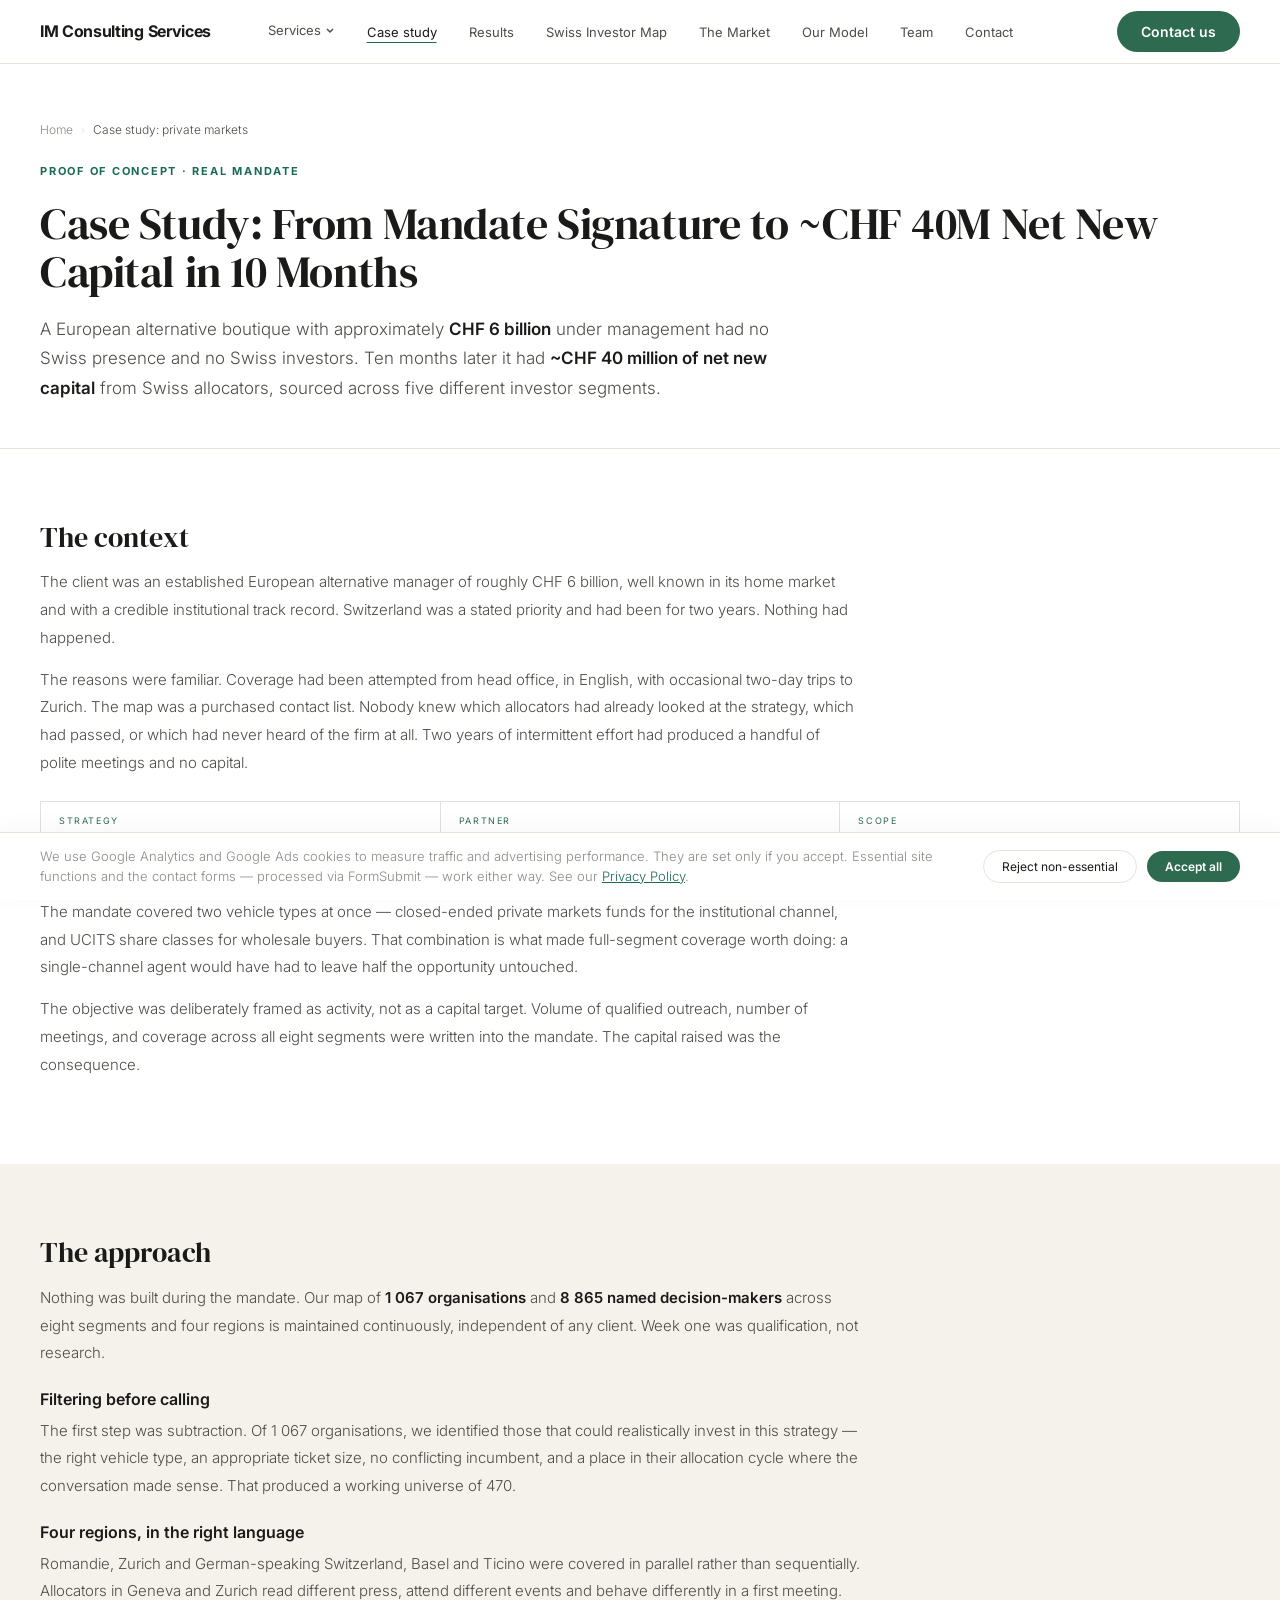
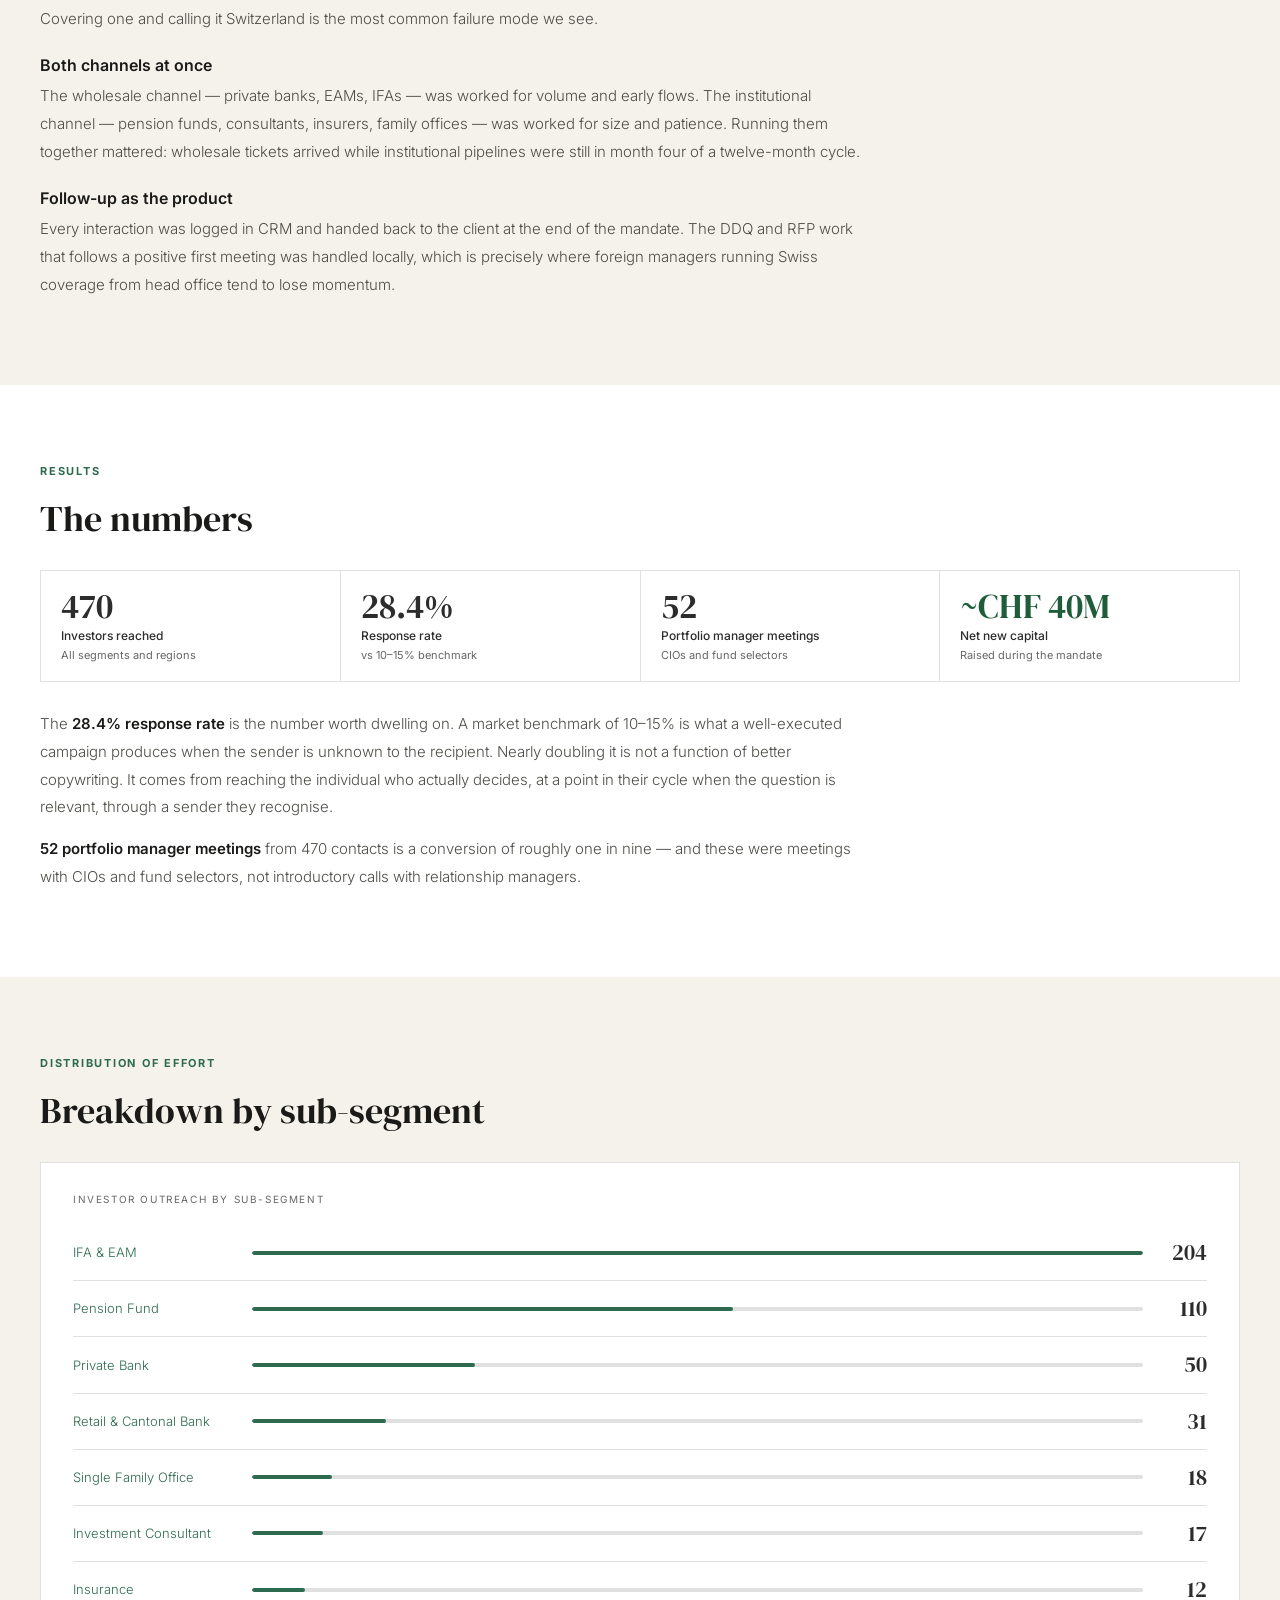
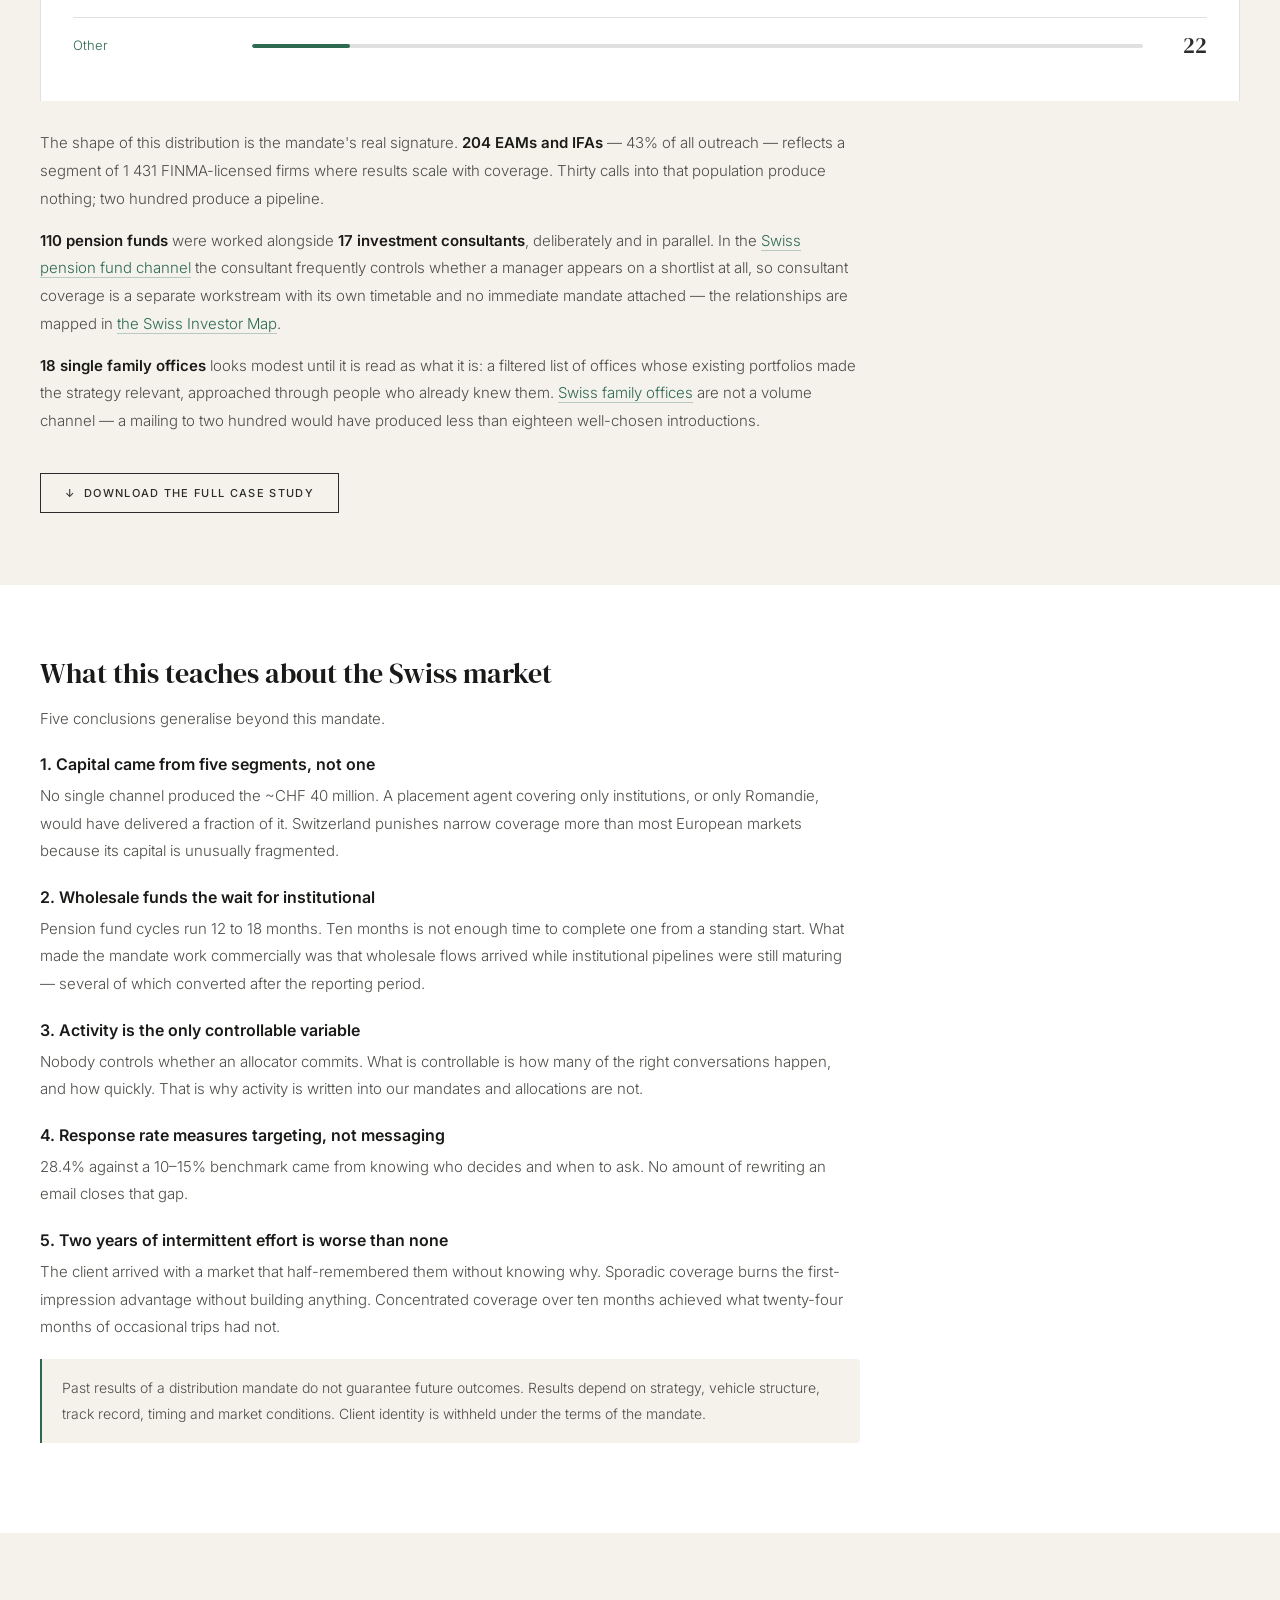
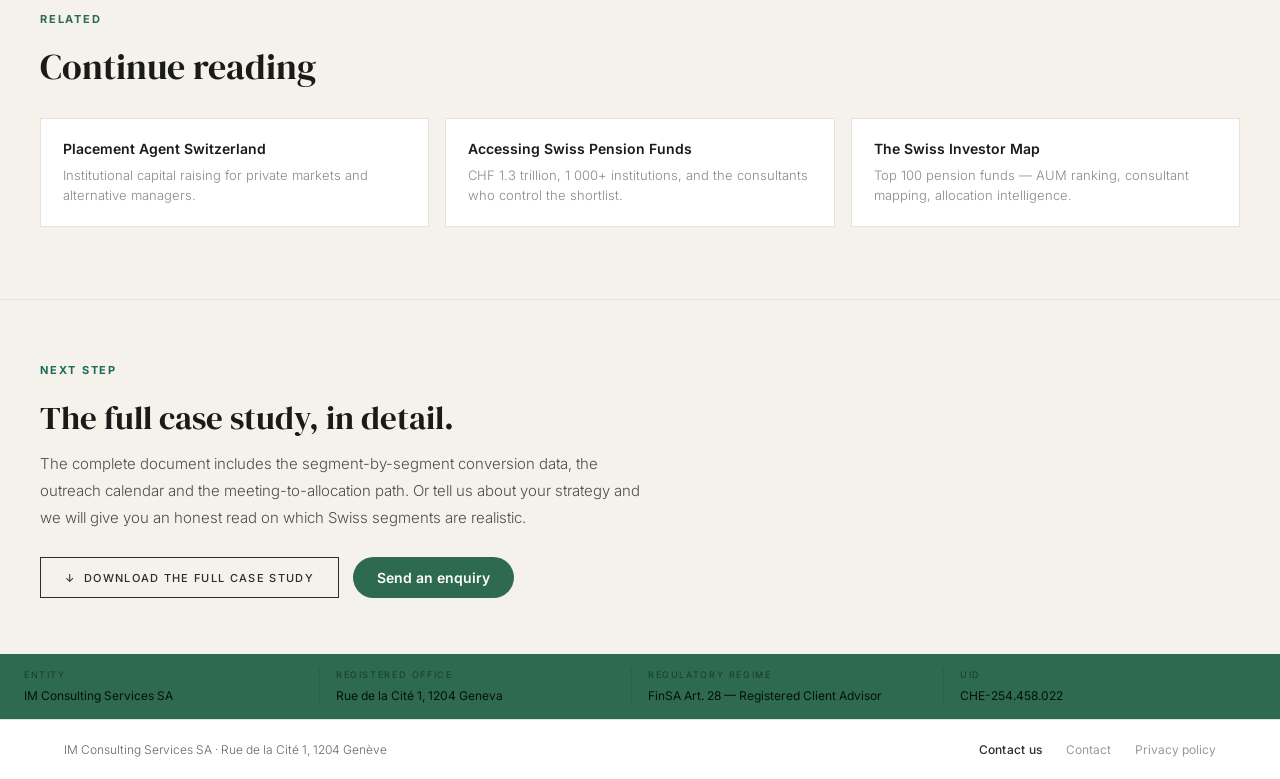
==== commit e95d5061: "SEO quick fixes: homepage title, Contact link in nav and footer - index.html: <title>, og:title and " ====
--- a/case-study-private-markets.html
+++ b/case-study-private-markets.html
@@ -184,6 +184,7 @@
     <li class="nav-anchor"><a href="/#market" class="nav__link">The Market</a></li>
     <li class="nav-anchor"><a href="/#coverage" class="nav__link">Our Model</a></li>
     <li class="nav-anchor"><a href="/#team" class="nav__link">Team</a></li>
+    <li><a href="/contact.html" class="nav__link">Contact</a></li>
   </ul>
   <div class="nav__controls">
     <button class="btn-accent" onclick="openContactModal()">Contact us</button>
@@ -209,6 +210,7 @@
   <a href="/#market" class="nav__link">The Market</a>
   <a href="/#coverage" class="nav__link">Our Model</a>
   <a href="/#team" class="nav__link">Team</a>
+  <a href="/contact.html" class="nav__link">Contact</a>
 </div>
 
 <!-- ── PAGE HEADER ─────────────────────────────────── -->
@@ -394,6 +396,7 @@
   </span>
   <div class="footer-bar__right">
     <a href="mailto:gp@im-consultingservices.ch" class="footer-contact-link">Contact us</a>
+    <a href="/contact.html" class="footer-bar__link">Contact</a>
     <a href="/privacy.html" class="footer-bar__link">Privacy policy</a>
   </div>
 </footer>
@@ -406,7 +409,7 @@
     <button type="button" class="btn-accent btn-sm" id="cookie-accept">Accept all</button>
   </div>
 </div>
-<script src="main.js"></script>
+<script src="main.js?v=2"></script>
 <script src="consent.js"></script>
 </body>
 </html>
